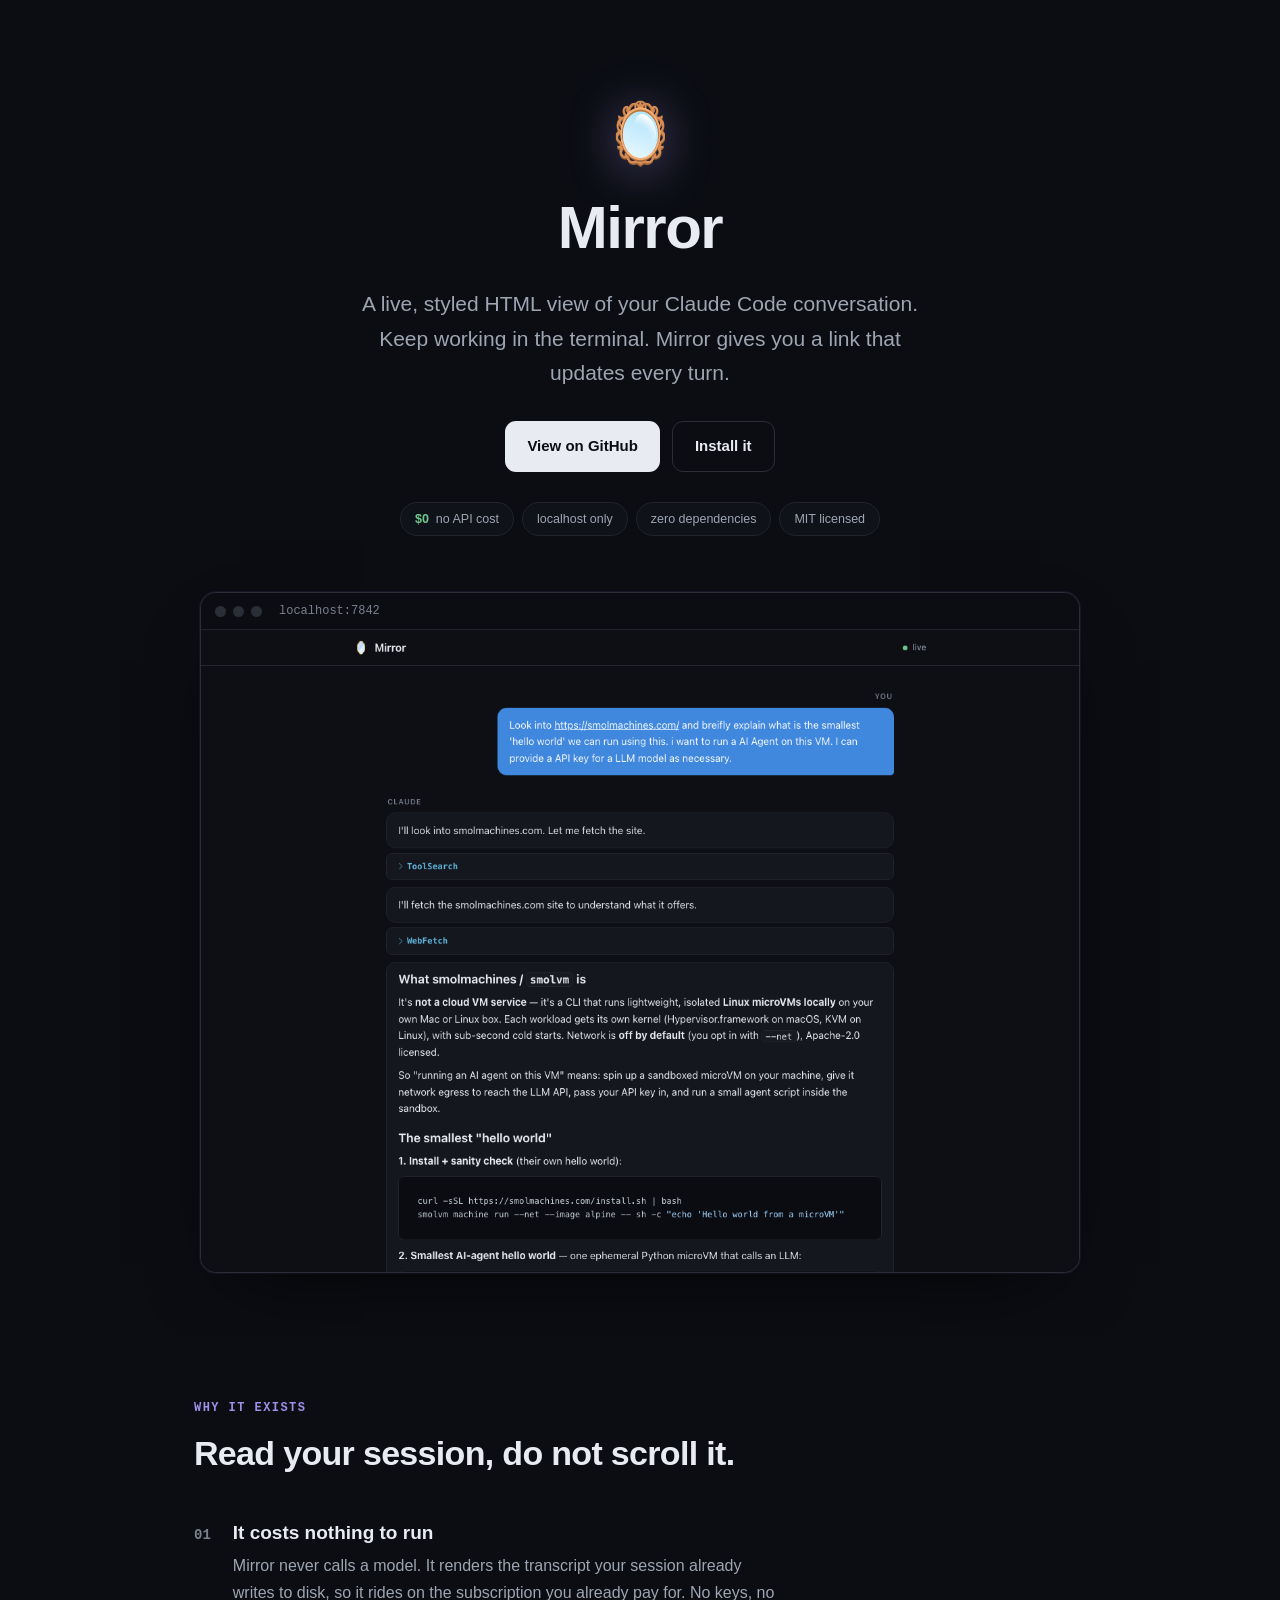
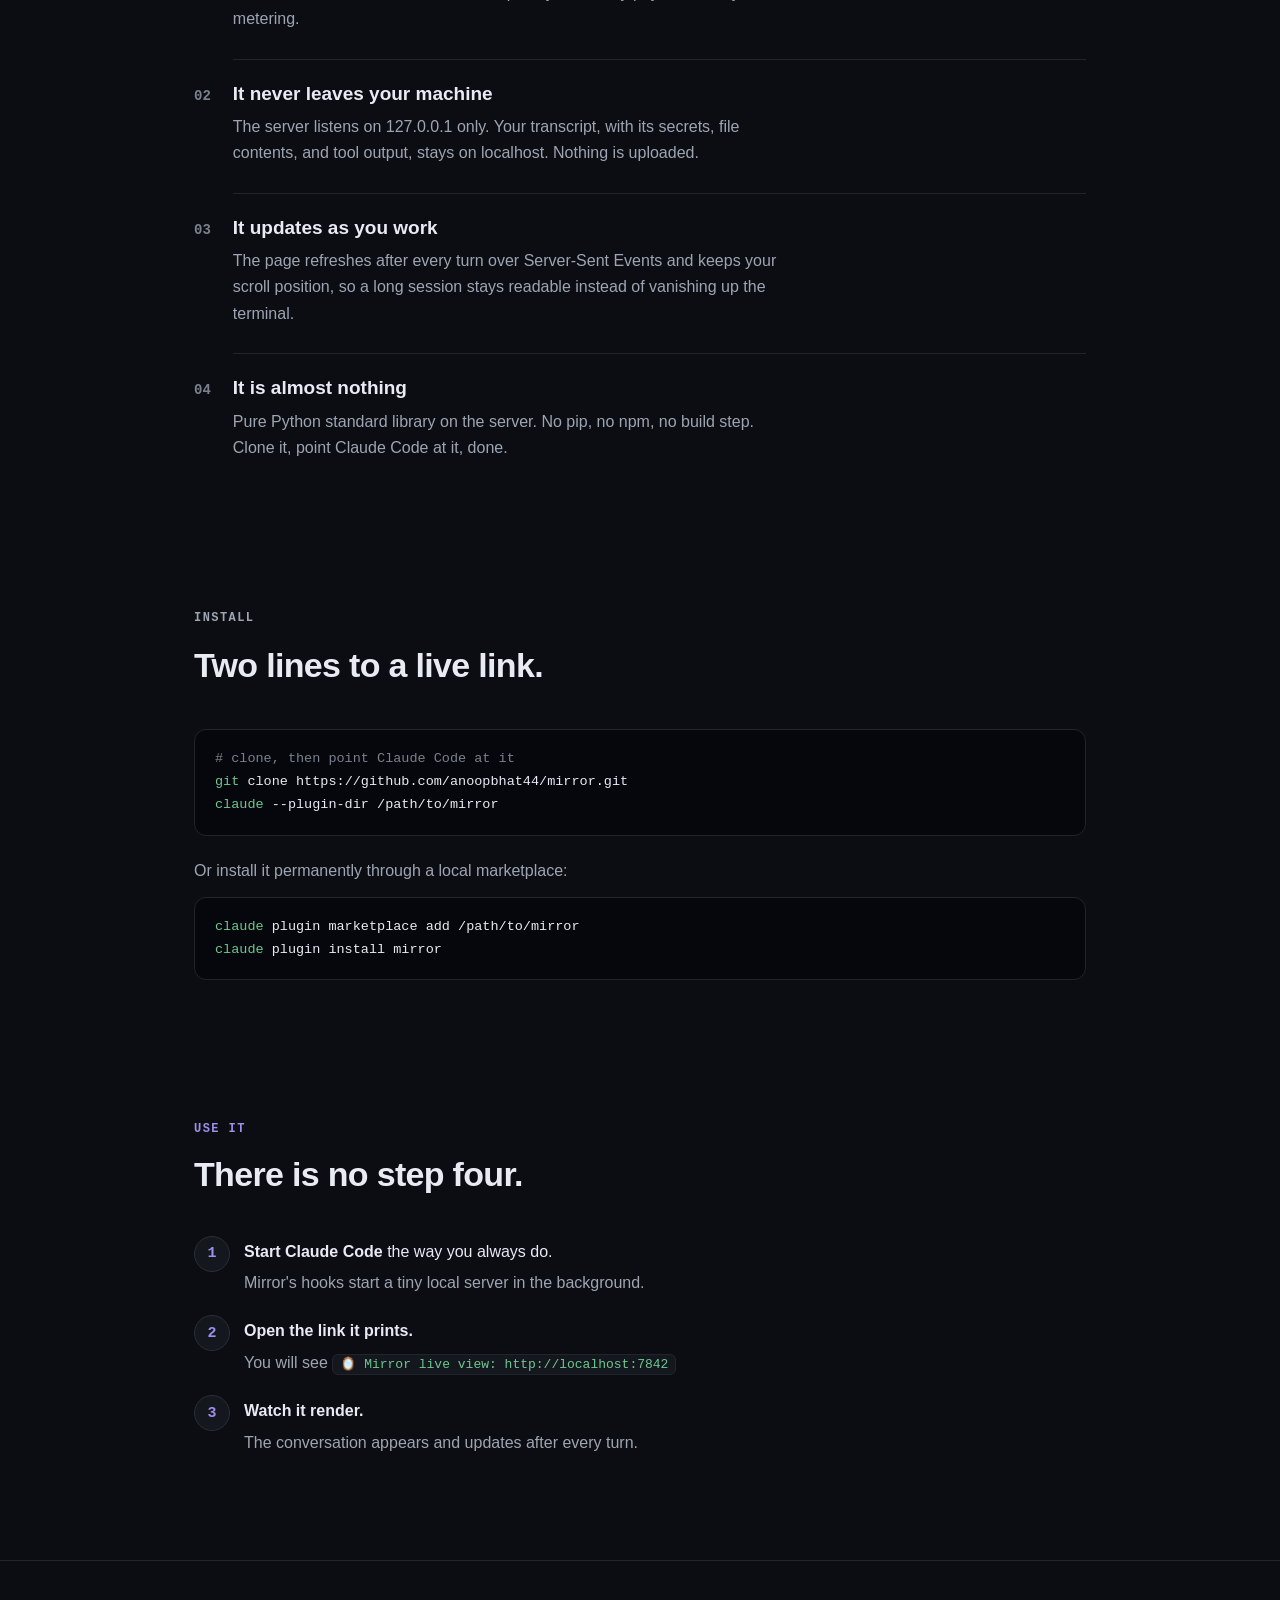
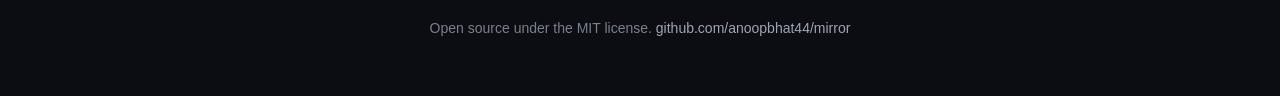
==== docs/index.html @ 35f2e8a6 "feat: Mirror v1 - live HTML view of a Claude Code conversation A zero-dependency Claude Code plugin " ====
<!DOCTYPE html>
<html lang="en">
<head>
  <meta charset="utf-8">
  <meta name="viewport" content="width=device-width, initial-scale=1">
  <title>Mirror, a live HTML view of your Claude Code conversation</title>
  <meta name="description" content="Mirror renders your Claude Code conversation as a live, styled HTML page. No API cost, localhost only, zero dependencies.">
  <meta property="og:title" content="Mirror">
  <meta property="og:description" content="A live, styled HTML view of your Claude Code conversation. No API cost, localhost only.">
  <style>
    :root {
      --hue: 265;
      --bg: oklch(0.16 0.012 var(--hue));
      --bg-2: oklch(0.205 0.014 var(--hue));
      --panel: oklch(0.23 0.015 var(--hue));
      --border: oklch(0.3 0.016 var(--hue));
      --border-soft: oklch(0.26 0.014 var(--hue));
      --text: oklch(0.94 0.008 var(--hue));
      --muted: oklch(0.72 0.02 var(--hue));
      --faint: oklch(0.6 0.02 var(--hue));
      --accent: oklch(0.7 0.13 290);
      --blue: oklch(0.66 0.14 255);
      --green: oklch(0.76 0.12 155);
      --mono: ui-monospace, "SF Mono", SFMono-Regular, Menlo, Consolas, monospace;
      --sans: -apple-system, BlinkMacSystemFont, "Segoe UI", Helvetica, Arial, sans-serif;
    }
    * { box-sizing: border-box; }
    html { scroll-behavior: smooth; }
    body {
      margin: 0; background: var(--bg); color: var(--text);
      font: 16px/1.65 var(--sans); -webkit-font-smoothing: antialiased;
    }
    a { color: var(--blue); text-decoration: none; }
    .wrap { max-width: 940px; margin: 0 auto; padding: 0 24px; }

    /* ambient glow behind hero, purposeful not decorative-everywhere */
    .hero {
      position: relative; text-align: center;
      padding: 104px 24px 64px; overflow: hidden;
    }
    .hero::before {
      content: ""; position: absolute; inset: -40% 0 auto 0; height: 460px;
      background: radial-gradient(60% 70% at 50% 0%,
        color-mix(in oklch, var(--accent) 22%, transparent), transparent 70%);
      pointer-events: none; z-index: 0;
    }
    .hero > * { position: relative; z-index: 1; }
    .logo { font-size: 60px; line-height: 1; filter: drop-shadow(0 6px 24px color-mix(in oklch, var(--accent) 40%, transparent)); }
    h1 { font-size: clamp(40px, 7vw, 60px); margin: 14px 0 10px; letter-spacing: -0.025em; font-weight: 680; }
    .tagline { font-size: clamp(17px, 2.4vw, 21px); color: var(--muted); margin: 0 auto 30px; max-width: 600px; }

    .cta { display: inline-flex; gap: 12px; flex-wrap: wrap; justify-content: center; }
    .btn {
      display: inline-flex; align-items: center; gap: 8px;
      padding: 12px 22px; border-radius: 11px; font-weight: 600; font-size: 15px;
      transition: transform 0.18s cubic-bezier(0.22,1,0.36,1), background 0.18s ease, border-color 0.18s ease;
    }
    .btn:hover { transform: translateY(-2px); }
    .btn.primary { background: var(--text); color: var(--bg); }
    .btn.primary:hover { background: #fff; }
    .btn.ghost { border: 1px solid var(--border); color: var(--text); }
    .btn.ghost:hover { border-color: var(--faint); background: var(--bg-2); }

    .pills { display: flex; gap: 8px; flex-wrap: wrap; justify-content: center; margin-top: 30px; }
    .pill {
      font-size: 12.5px; color: var(--muted); font-weight: 500;
      border: 1px solid var(--border-soft); border-radius: 999px;
      padding: 6px 14px; background: color-mix(in oklch, var(--bg-2) 60%, transparent);
    }
    .pill b { color: var(--green); font-weight: 600; }

    /* product preview frame */
    .preview {
      margin: 56px auto 0; max-width: 880px;
      border: 1px solid var(--border); border-radius: 16px; overflow: hidden;
      background: var(--bg-2);
      box-shadow: 0 30px 80px -40px oklch(0.05 0.02 var(--hue)), 0 0 0 1px color-mix(in oklch, var(--accent) 8%, transparent);
    }
    .preview .chrome {
      display: flex; align-items: center; gap: 7px;
      padding: 11px 14px; border-bottom: 1px solid var(--border-soft);
      background: var(--bg);
    }
    .preview .chrome i { width: 11px; height: 11px; border-radius: 50%; background: var(--border); display: inline-block; }
    .preview .chrome .addr {
      margin-left: 10px; font: 12px var(--mono); color: var(--faint);
    }
    .preview img { display: block; width: 100%; height: auto; }

    section { padding: 64px 0; }
    .eyebrow { font: 600 12px var(--mono); letter-spacing: 0.12em; text-transform: uppercase; color: var(--accent); margin: 0 0 10px; }
    h2 { font-size: clamp(26px, 4vw, 34px); margin: 0 0 36px; letter-spacing: -0.02em; font-weight: 660; }

    /* "why" as an editorial list, not an identical card grid */
    .feat { display: grid; grid-template-columns: auto 1fr; gap: 18px 22px; align-items: baseline; }
    .feat .row { display: contents; }
    .feat .n { font: 600 14px var(--mono); color: var(--faint); padding-top: 4px; }
    .feat .body { padding-bottom: 26px; border-bottom: 1px solid var(--border-soft); }
    .feat .row:last-child .body { border-bottom: none; padding-bottom: 0; }
    .feat h3 { margin: 0 0 5px; font-size: 19px; font-weight: 620; }
    .feat p { margin: 0; color: var(--muted); max-width: 62ch; }

    .install pre {
      background: oklch(0.13 0.012 var(--hue)); border: 1px solid var(--border-soft);
      border-radius: 12px; padding: 18px 20px; overflow-x: auto;
      font: 13.5px/1.7 var(--mono); color: var(--text); margin: 0 0 14px;
    }
    .install .c { color: var(--green); }
    .install .muted { color: var(--faint); }
    .install p { color: var(--muted); margin: 22px 0 12px; }

    .steps { counter-reset: s; list-style: none; padding: 0; margin: 0; display: grid; gap: 22px; }
    .steps li { position: relative; padding-left: 50px; }
    .steps li::before {
      counter-increment: s; content: counter(s);
      position: absolute; left: 0; top: -3px; width: 34px; height: 34px;
      border: 1px solid var(--border); border-radius: 50%;
      display: grid; place-items: center; font: 600 15px var(--mono); color: var(--accent);
      background: var(--bg-2);
    }
    .steps b { font-weight: 620; }
    .steps code {
      font: 13px var(--mono); background: var(--bg-2); color: var(--green);
      border: 1px solid var(--border-soft); border-radius: 6px; padding: 2px 7px;
    }
    .steps p { margin: 5px 0 0; color: var(--muted); }

    footer {
      text-align: center; color: var(--faint); font-size: 14px;
      padding: 56px 24px; border-top: 1px solid var(--border-soft); margin-top: 40px;
    }
    footer a { color: var(--muted); }
    @media (max-width: 600px) {
      .feat { grid-template-columns: 1fr; gap: 0; }
      .feat .n { display: none; }
    }
  </style>
</head>
<body>
  <header class="hero">
    <div class="logo">&#129694;</div>
    <h1>Mirror</h1>
    <p class="tagline">A live, styled HTML view of your Claude Code conversation. Keep working in the terminal. Mirror gives you a link that updates every turn.</p>
    <div class="cta">
      <a class="btn primary" href="https://github.com/anoopbhat44/mirror">View on GitHub</a>
      <a class="btn ghost" href="#install">Install it</a>
    </div>
    <div class="pills">
      <span class="pill"><b>&#36;0</b> &nbsp;no API cost</span>
      <span class="pill">localhost only</span>
      <span class="pill">zero dependencies</span>
      <span class="pill">MIT licensed</span>
    </div>

    <div class="preview">
      <div class="chrome">
        <i></i><i></i><i></i>
        <span class="addr">localhost:7842</span>
      </div>
      <img src="screenshot.png" alt="The Mirror live view rendering a Claude Code conversation, with user messages, assistant replies, and collapsible tool calls.">
    </div>
  </header>

  <main class="wrap">
    <section>
      <p class="eyebrow">Why it exists</p>
      <h2>Read your session, do not scroll it.</h2>
      <div class="feat">
        <div class="row">
          <div class="n">01</div>
          <div class="body">
            <h3>It costs nothing to run</h3>
            <p>Mirror never calls a model. It renders the transcript your session already writes to disk, so it rides on the subscription you already pay for. No keys, no metering.</p>
          </div>
        </div>
        <div class="row">
          <div class="n">02</div>
          <div class="body">
            <h3>It never leaves your machine</h3>
            <p>The server listens on 127.0.0.1 only. Your transcript, with its secrets, file contents, and tool output, stays on localhost. Nothing is uploaded.</p>
          </div>
        </div>
        <div class="row">
          <div class="n">03</div>
          <div class="body">
            <h3>It updates as you work</h3>
            <p>The page refreshes after every turn over Server-Sent Events and keeps your scroll position, so a long session stays readable instead of vanishing up the terminal.</p>
          </div>
        </div>
        <div class="row">
          <div class="n">04</div>
          <div class="body">
            <h3>It is almost nothing</h3>
            <p>Pure Python standard library on the server. No pip, no npm, no build step. Clone it, point Claude Code at it, done.</p>
          </div>
        </div>
      </div>
    </section>

    <section class="install" id="install">
      <p class="eyebrow">Install</p>
      <h2>Two lines to a live link.</h2>
      <pre><span class="muted"># clone, then point Claude Code at it</span>
<span class="c">git</span> clone https://github.com/anoopbhat44/mirror.git
<span class="c">claude</span> --plugin-dir /path/to/mirror</pre>
      <p>Or install it permanently through a local marketplace:</p>
      <pre><span class="c">claude</span> plugin marketplace add /path/to/mirror
<span class="c">claude</span> plugin install mirror</pre>
    </section>

    <section>
      <p class="eyebrow">Use it</p>
      <h2>There is no step four.</h2>
      <ol class="steps">
        <li><b>Start Claude Code</b> the way you always do.<p>Mirror's hooks start a tiny local server in the background.</p></li>
        <li><b>Open the link it prints.</b><p>You will see <code>&#129694; Mirror live view: http://localhost:7842</code></p></li>
        <li><b>Watch it render.</b><p>The conversation appears and updates after every turn.</p></li>
      </ol>
    </section>
  </main>

  <footer>
    Open source under the MIT license.
    <a href="https://github.com/anoopbhat44/mirror">github.com/anoopbhat44/mirror</a>
  </footer>
</body>
</html>
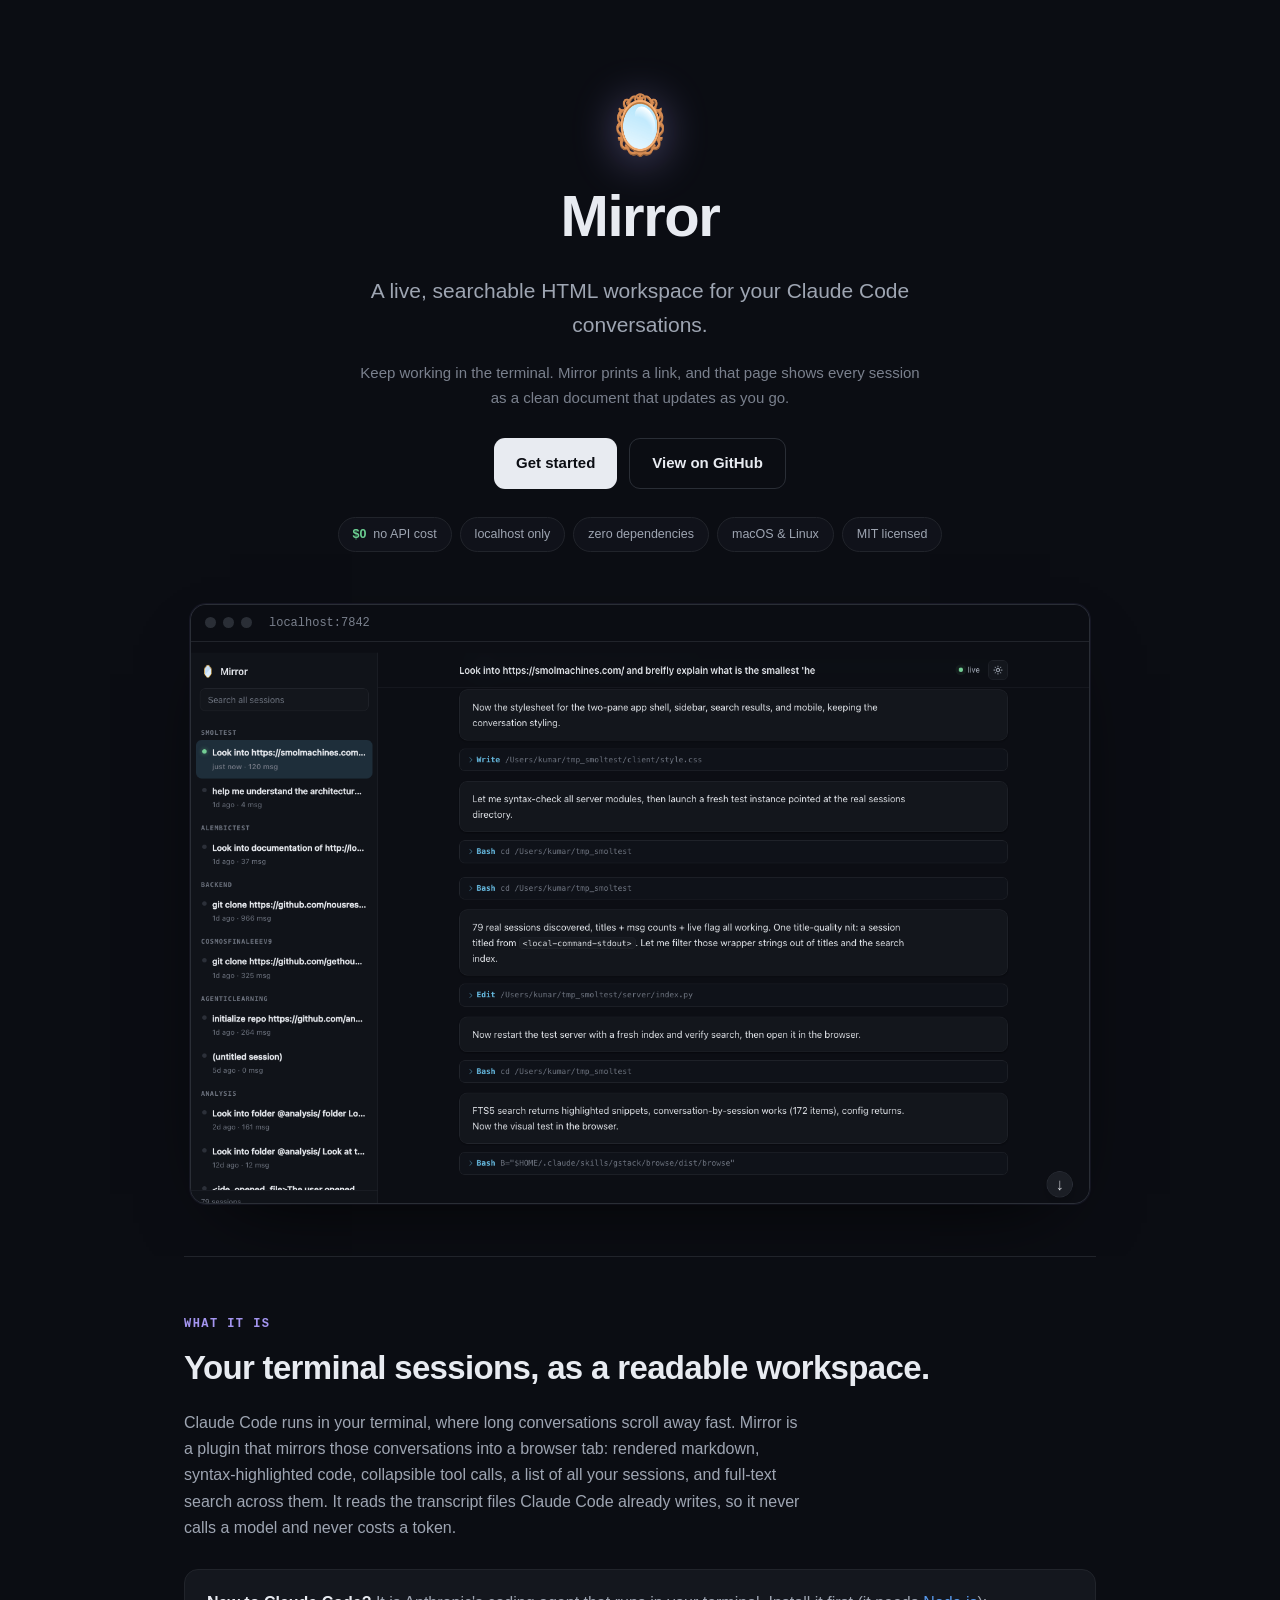
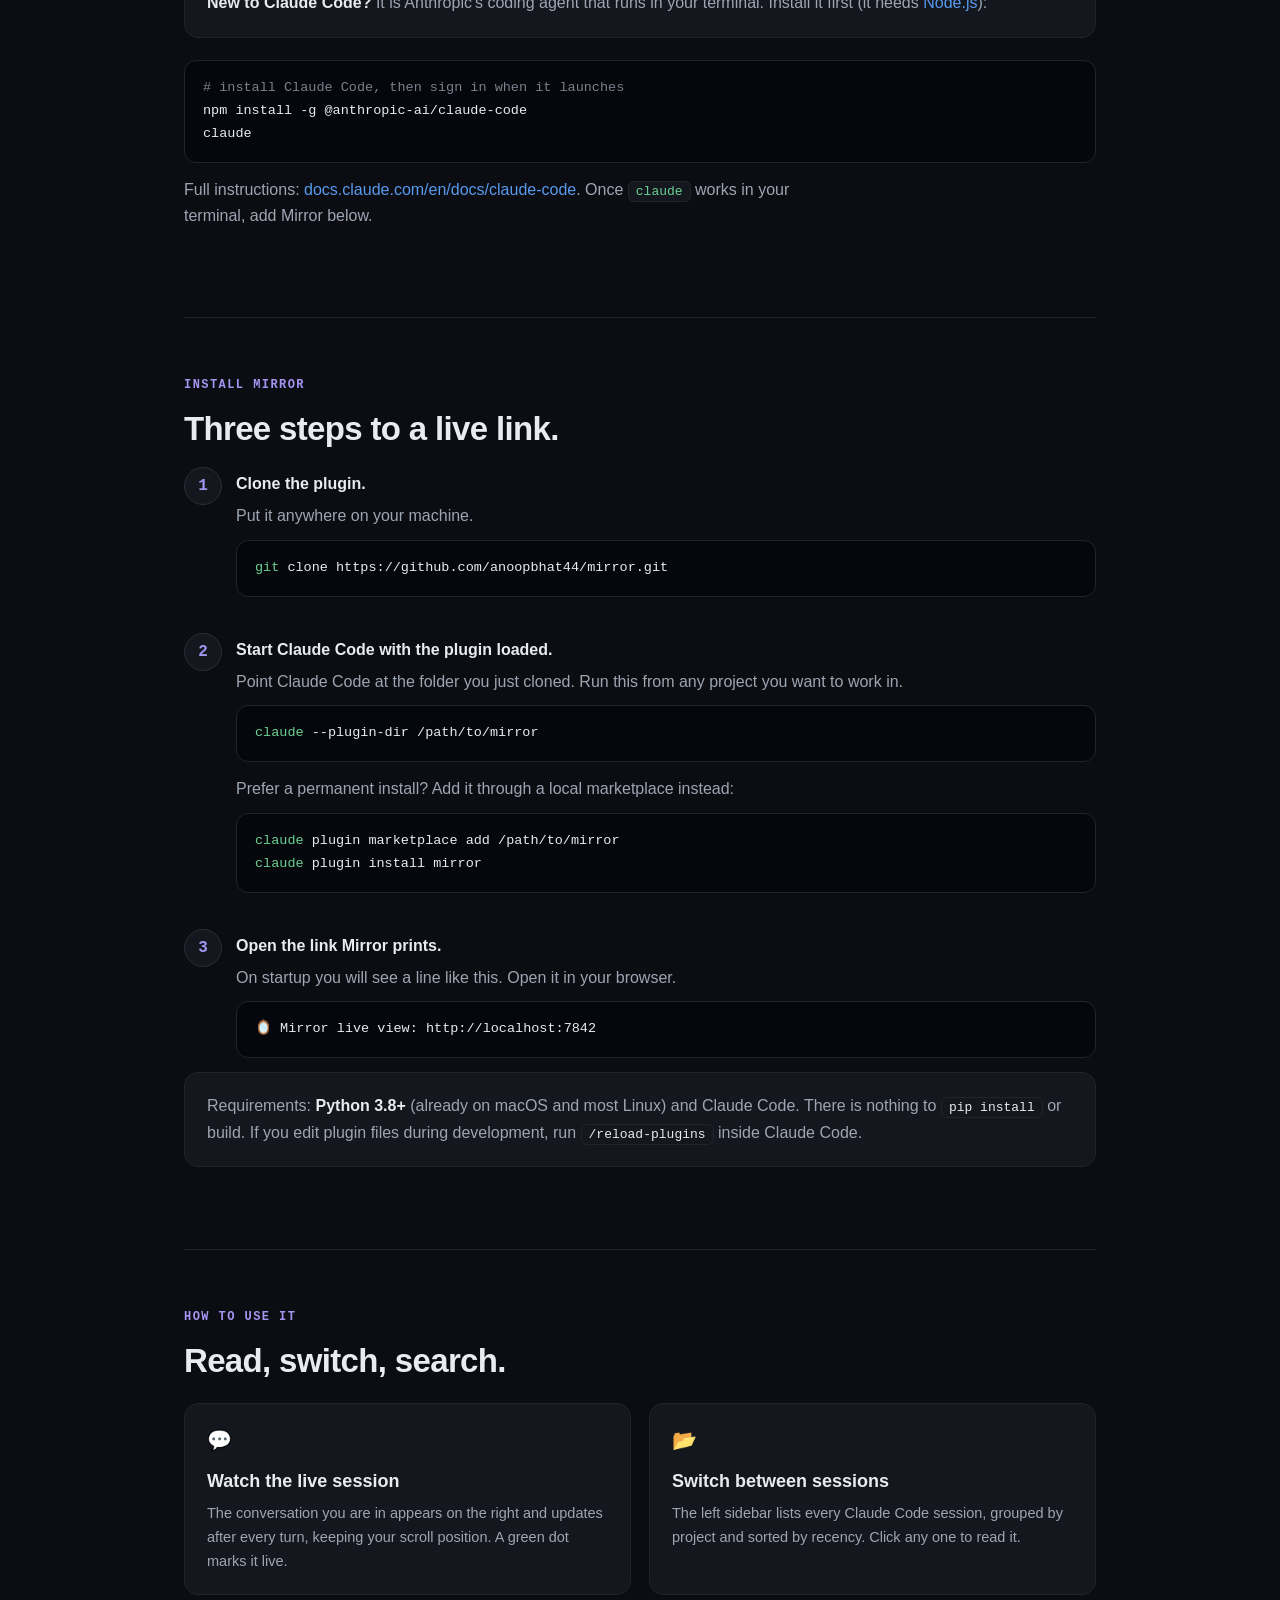
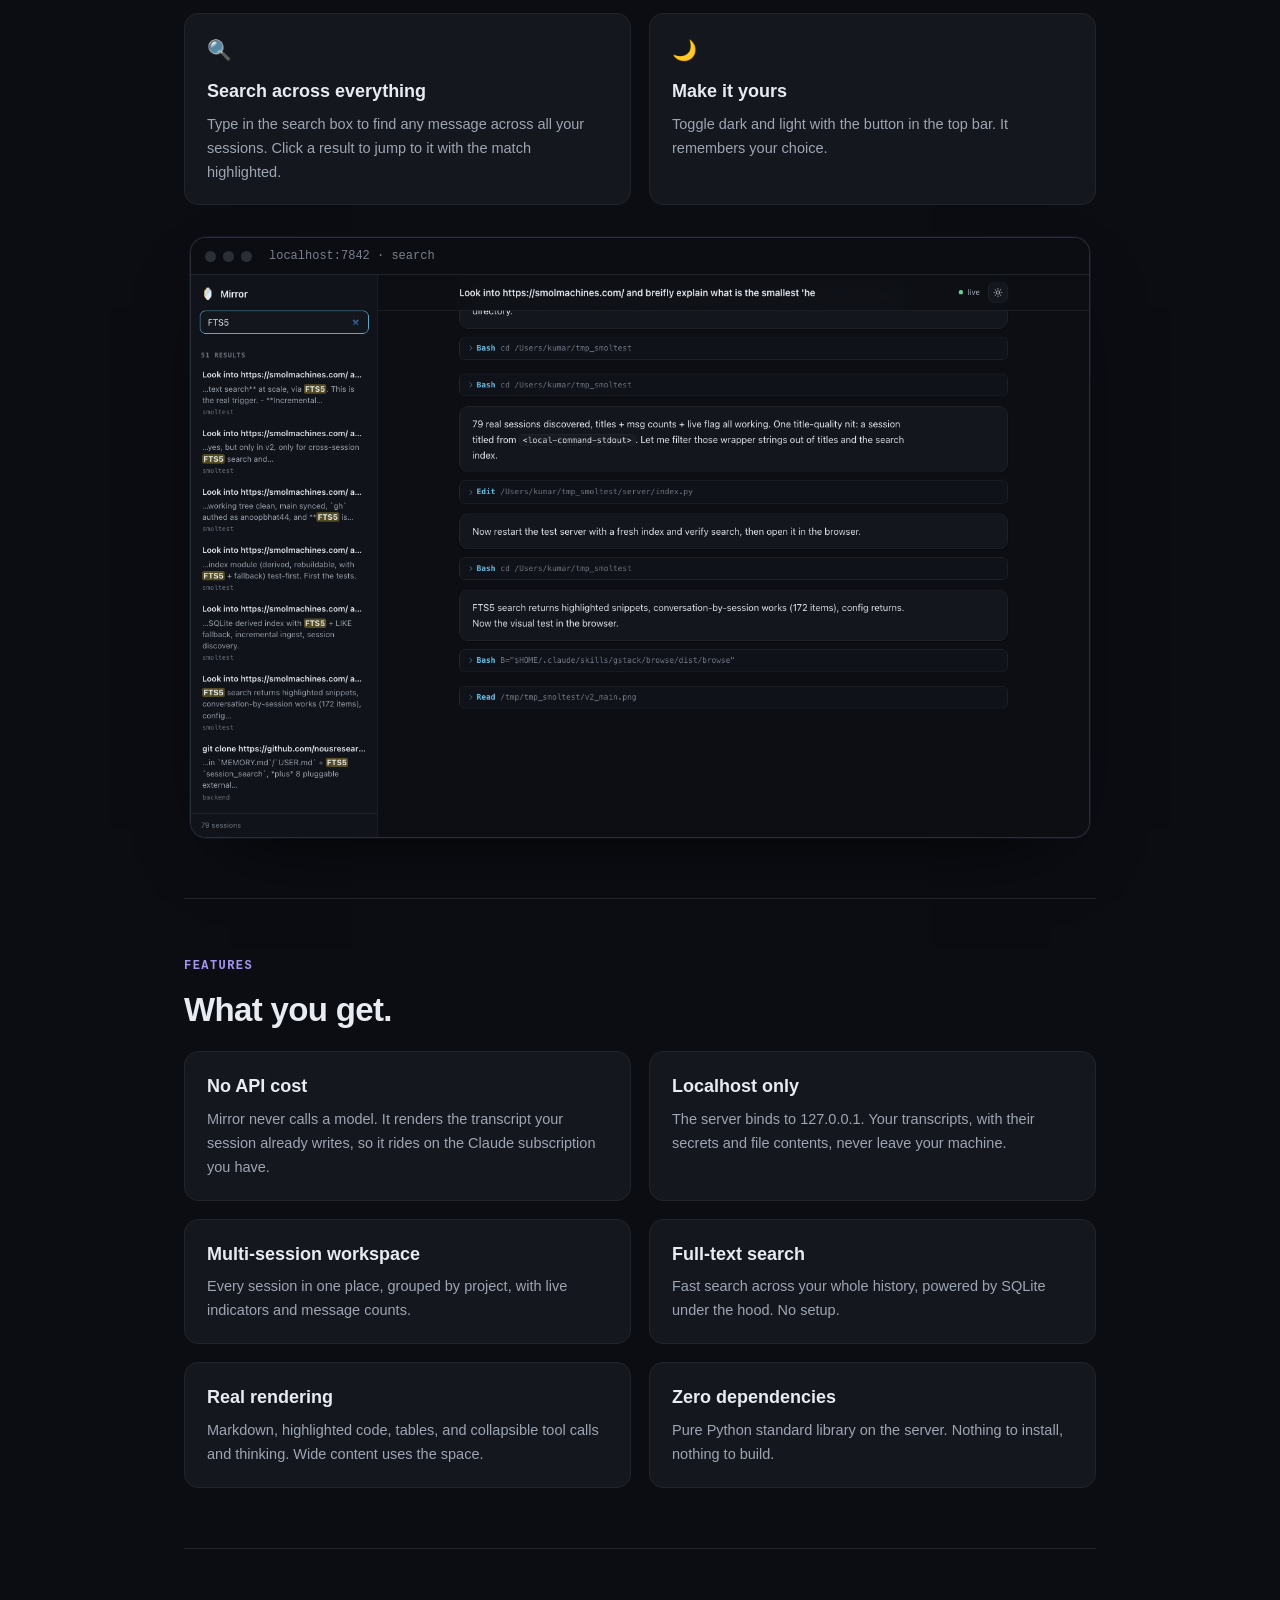
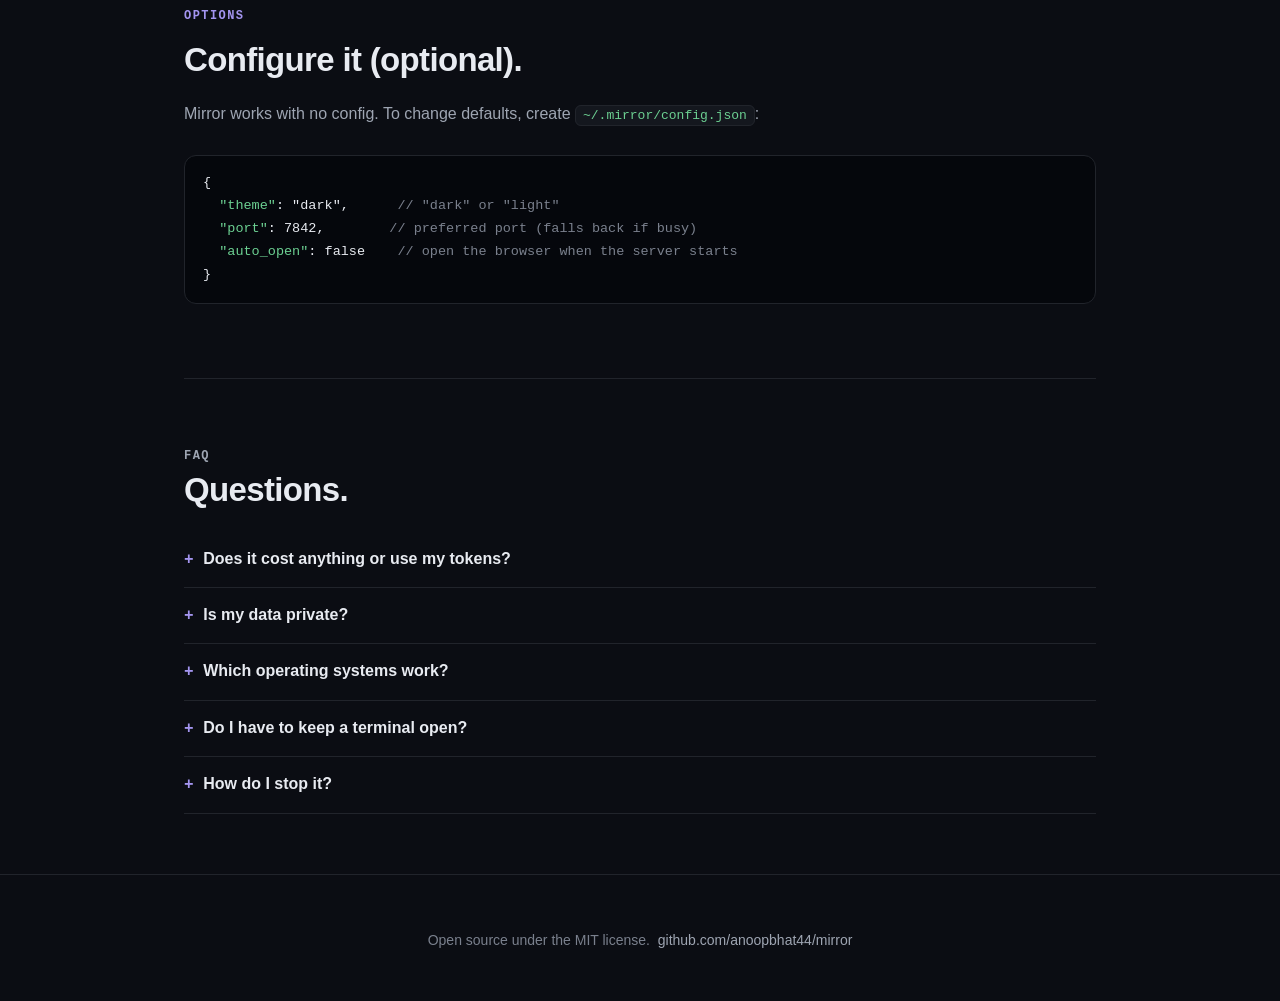
==== commit a3ee2f74: "v2: local workspace (multi-session, search, incremental render) (#1) * feat: v2 local workspace (mul" ====
--- a/docs/index.html
+++ b/docs/index.html
@@ -3,10 +3,10 @@
 <head>
   <meta charset="utf-8">
   <meta name="viewport" content="width=device-width, initial-scale=1">
-  <title>Mirror, a live HTML view of your Claude Code conversation</title>
-  <meta name="description" content="Mirror renders your Claude Code conversation as a live, styled HTML page. No API cost, localhost only, zero dependencies.">
+  <title>Mirror, a live HTML view of your Claude Code conversations</title>
+  <meta name="description" content="Mirror is a Claude Code plugin that shows your conversations as a live, searchable HTML workspace. No API cost, localhost only, zero dependencies.">
   <meta property="og:title" content="Mirror">
-  <meta property="og:description" content="A live, styled HTML view of your Claude Code conversation. No API cost, localhost only.">
+  <meta property="og:description" content="A live, searchable HTML workspace for your Claude Code sessions. No API cost, localhost only.">
   <style>
     :root {
       --hue: 265;
@@ -18,210 +18,197 @@
       --text: oklch(0.94 0.008 var(--hue));
       --muted: oklch(0.72 0.02 var(--hue));
       --faint: oklch(0.6 0.02 var(--hue));
-      --accent: oklch(0.7 0.13 290);
-      --blue: oklch(0.66 0.14 255);
-      --green: oklch(0.76 0.12 155);
+      --accent: oklch(0.72 0.13 290);
+      --blue: oklch(0.68 0.14 255);
+      --green: oklch(0.78 0.13 155);
       --mono: ui-monospace, "SF Mono", SFMono-Regular, Menlo, Consolas, monospace;
       --sans: -apple-system, BlinkMacSystemFont, "Segoe UI", Helvetica, Arial, sans-serif;
     }
     * { box-sizing: border-box; }
     html { scroll-behavior: smooth; }
-    body {
-      margin: 0; background: var(--bg); color: var(--text);
-      font: 16px/1.65 var(--sans); -webkit-font-smoothing: antialiased;
-    }
+    body { margin: 0; background: var(--bg); color: var(--text); font: 16px/1.65 var(--sans); -webkit-font-smoothing: antialiased; }
     a { color: var(--blue); text-decoration: none; }
-    .wrap { max-width: 940px; margin: 0 auto; padding: 0 24px; }
-
-    /* ambient glow behind hero, purposeful not decorative-everywhere */
-    .hero {
-      position: relative; text-align: center;
-      padding: 104px 24px 64px; overflow: hidden;
-    }
-    .hero::before {
-      content: ""; position: absolute; inset: -40% 0 auto 0; height: 460px;
-      background: radial-gradient(60% 70% at 50% 0%,
-        color-mix(in oklch, var(--accent) 22%, transparent), transparent 70%);
-      pointer-events: none; z-index: 0;
-    }
+    a:hover { text-decoration: underline; }
+    .wrap { max-width: 960px; margin: 0 auto; padding: 0 24px; }
+
+    .hero { position: relative; text-align: center; padding: 96px 24px 52px; overflow: hidden; }
+    .hero::before { content: ""; position: absolute; inset: -40% 0 auto 0; height: 440px; background: radial-gradient(58% 70% at 50% 0%, color-mix(in oklch, var(--accent) 22%, transparent), transparent 70%); z-index: 0; }
     .hero > * { position: relative; z-index: 1; }
-    .logo { font-size: 60px; line-height: 1; filter: drop-shadow(0 6px 24px color-mix(in oklch, var(--accent) 40%, transparent)); }
-    h1 { font-size: clamp(40px, 7vw, 60px); margin: 14px 0 10px; letter-spacing: -0.025em; font-weight: 680; }
-    .tagline { font-size: clamp(17px, 2.4vw, 21px); color: var(--muted); margin: 0 auto 30px; max-width: 600px; }
-
+    .logo { font-size: 58px; line-height: 1; filter: drop-shadow(0 6px 22px color-mix(in oklch, var(--accent) 42%, transparent)); }
+    h1 { font-size: clamp(40px, 7vw, 58px); margin: 14px 0 10px; letter-spacing: -0.025em; font-weight: 680; }
+    .tagline { font-size: clamp(17px, 2.4vw, 21px); color: var(--muted); margin: 0 auto 18px; max-width: 640px; }
+    .sub { color: var(--faint); font-size: 15px; margin: 0 auto 28px; max-width: 560px; }
     .cta { display: inline-flex; gap: 12px; flex-wrap: wrap; justify-content: center; }
-    .btn {
-      display: inline-flex; align-items: center; gap: 8px;
-      padding: 12px 22px; border-radius: 11px; font-weight: 600; font-size: 15px;
-      transition: transform 0.18s cubic-bezier(0.22,1,0.36,1), background 0.18s ease, border-color 0.18s ease;
-    }
-    .btn:hover { transform: translateY(-2px); }
+    .btn { display: inline-flex; align-items: center; gap: 8px; padding: 12px 22px; border-radius: 11px; font-weight: 600; font-size: 15px; transition: transform 0.18s cubic-bezier(0.22,1,0.36,1), background 0.18s ease, border-color 0.18s ease; }
+    .btn:hover { transform: translateY(-2px); text-decoration: none; }
     .btn.primary { background: var(--text); color: var(--bg); }
     .btn.primary:hover { background: #fff; }
     .btn.ghost { border: 1px solid var(--border); color: var(--text); }
     .btn.ghost:hover { border-color: var(--faint); background: var(--bg-2); }
-
-    .pills { display: flex; gap: 8px; flex-wrap: wrap; justify-content: center; margin-top: 30px; }
-    .pill {
-      font-size: 12.5px; color: var(--muted); font-weight: 500;
-      border: 1px solid var(--border-soft); border-radius: 999px;
-      padding: 6px 14px; background: color-mix(in oklch, var(--bg-2) 60%, transparent);
-    }
+    .pills { display: flex; gap: 8px; flex-wrap: wrap; justify-content: center; margin-top: 28px; }
+    .pill { font-size: 12.5px; color: var(--muted); font-weight: 500; border: 1px solid var(--border-soft); border-radius: 999px; padding: 6px 14px; background: color-mix(in oklch, var(--bg-2) 60%, transparent); }
     .pill b { color: var(--green); font-weight: 600; }
 
-    /* product preview frame */
-    .preview {
-      margin: 56px auto 0; max-width: 880px;
-      border: 1px solid var(--border); border-radius: 16px; overflow: hidden;
-      background: var(--bg-2);
-      box-shadow: 0 30px 80px -40px oklch(0.05 0.02 var(--hue)), 0 0 0 1px color-mix(in oklch, var(--accent) 8%, transparent);
-    }
-    .preview .chrome {
-      display: flex; align-items: center; gap: 7px;
-      padding: 11px 14px; border-bottom: 1px solid var(--border-soft);
-      background: var(--bg);
-    }
+    .preview { margin: 52px auto 0; max-width: 900px; border: 1px solid var(--border); border-radius: 16px; overflow: hidden; background: var(--bg-2); box-shadow: 0 30px 80px -40px oklch(0.05 0.02 var(--hue)), 0 0 0 1px color-mix(in oklch, var(--accent) 8%, transparent); }
+    .preview .chrome { display: flex; align-items: center; gap: 7px; padding: 11px 14px; border-bottom: 1px solid var(--border-soft); background: var(--bg); }
     .preview .chrome i { width: 11px; height: 11px; border-radius: 50%; background: var(--border); display: inline-block; }
-    .preview .chrome .addr {
-      margin-left: 10px; font: 12px var(--mono); color: var(--faint);
-    }
+    .preview .chrome .addr { margin-left: 10px; font: 12px var(--mono); color: var(--faint); }
     .preview img { display: block; width: 100%; height: auto; }
 
-    section { padding: 64px 0; }
+    section { padding: 60px 0; border-top: 1px solid var(--border-soft); }
     .eyebrow { font: 600 12px var(--mono); letter-spacing: 0.12em; text-transform: uppercase; color: var(--accent); margin: 0 0 10px; }
-    h2 { font-size: clamp(26px, 4vw, 34px); margin: 0 0 36px; letter-spacing: -0.02em; font-weight: 660; }
-
-    /* "why" as an editorial list, not an identical card grid */
-    .feat { display: grid; grid-template-columns: auto 1fr; gap: 18px 22px; align-items: baseline; }
-    .feat .row { display: contents; }
-    .feat .n { font: 600 14px var(--mono); color: var(--faint); padding-top: 4px; }
-    .feat .body { padding-bottom: 26px; border-bottom: 1px solid var(--border-soft); }
-    .feat .row:last-child .body { border-bottom: none; padding-bottom: 0; }
-    .feat h3 { margin: 0 0 5px; font-size: 19px; font-weight: 620; }
-    .feat p { margin: 0; color: var(--muted); max-width: 62ch; }
-
-    .install pre {
-      background: oklch(0.13 0.012 var(--hue)); border: 1px solid var(--border-soft);
-      border-radius: 12px; padding: 18px 20px; overflow-x: auto;
-      font: 13.5px/1.7 var(--mono); color: var(--text); margin: 0 0 14px;
-    }
-    .install .c { color: var(--green); }
-    .install .muted { color: var(--faint); }
-    .install p { color: var(--muted); margin: 22px 0 12px; }
-
-    .steps { counter-reset: s; list-style: none; padding: 0; margin: 0; display: grid; gap: 22px; }
-    .steps li { position: relative; padding-left: 50px; }
-    .steps li::before {
-      counter-increment: s; content: counter(s);
-      position: absolute; left: 0; top: -3px; width: 34px; height: 34px;
-      border: 1px solid var(--border); border-radius: 50%;
-      display: grid; place-items: center; font: 600 15px var(--mono); color: var(--accent);
-      background: var(--bg-2);
-    }
+    h2 { font-size: clamp(26px, 4vw, 33px); margin: 0 0 14px; letter-spacing: -0.02em; font-weight: 660; }
+    h3 { font-size: 18px; margin: 0 0 6px; font-weight: 620; }
+    p.lead { color: var(--muted); max-width: 70ch; margin: 0 0 28px; }
+
+    .callout { background: var(--bg-2); border: 1px solid var(--border-soft); border-radius: 14px; padding: 20px 22px; margin: 0 0 22px; }
+    .callout p { margin: 0; color: var(--muted); }
+    .callout b { color: var(--text); }
+
+    pre { background: oklch(0.13 0.012 var(--hue)); border: 1px solid var(--border-soft); border-radius: 12px; padding: 16px 18px; overflow-x: auto; font: 13.5px/1.7 var(--mono); color: var(--text); margin: 0 0 14px; }
+    .c { color: var(--green); } .cm { color: var(--faint); }
+    code.inline { font: 13px var(--mono); background: var(--bg-2); color: var(--green); border: 1px solid var(--border-soft); border-radius: 6px; padding: 2px 7px; }
+
+    .steps { counter-reset: s; list-style: none; padding: 0; margin: 0; display: grid; gap: 26px; }
+    .steps > li { position: relative; padding-left: 52px; }
+    .steps > li::before { counter-increment: s; content: counter(s); position: absolute; left: 0; top: -4px; width: 36px; height: 36px; border: 1px solid var(--border); border-radius: 50%; display: grid; place-items: center; font: 600 16px var(--mono); color: var(--accent); background: var(--bg-2); }
     .steps b { font-weight: 620; }
-    .steps code {
-      font: 13px var(--mono); background: var(--bg-2); color: var(--green);
-      border: 1px solid var(--border-soft); border-radius: 6px; padding: 2px 7px;
-    }
-    .steps p { margin: 5px 0 0; color: var(--muted); }
-
-    footer {
-      text-align: center; color: var(--faint); font-size: 14px;
-      padding: 56px 24px; border-top: 1px solid var(--border-soft); margin-top: 40px;
-    }
+    .steps p { margin: 6px 0 10px; color: var(--muted); }
+
+    .feat { display: grid; grid-template-columns: 1fr 1fr; gap: 18px; }
+    .card { background: var(--bg-2); border: 1px solid var(--border-soft); border-radius: 14px; padding: 20px 22px; }
+    .card p { margin: 0; color: var(--muted); font-size: 14.5px; }
+    .card .ic { font-size: 20px; margin-bottom: 10px; display: block; }
+
+    .faq details { border-bottom: 1px solid var(--border-soft); padding: 14px 0; }
+    .faq summary { cursor: pointer; font-weight: 600; list-style: none; }
+    .faq summary::-webkit-details-marker { display: none; }
+    .faq summary::before { content: "+ "; color: var(--accent); font-family: var(--mono); }
+    .faq details[open] summary::before { content: "- "; }
+    .faq p { color: var(--muted); margin: 10px 0 0; max-width: 70ch; }
+
+    footer { text-align: center; color: var(--faint); font-size: 14px; padding: 54px 24px; border-top: 1px solid var(--border-soft); }
     footer a { color: var(--muted); }
-    @media (max-width: 600px) {
-      .feat { grid-template-columns: 1fr; gap: 0; }
-      .feat .n { display: none; }
-    }
+    @media (max-width: 640px) { .feat { grid-template-columns: 1fr; } }
   </style>
 </head>
 <body>
   <header class="hero">
     <div class="logo">&#129694;</div>
     <h1>Mirror</h1>
-    <p class="tagline">A live, styled HTML view of your Claude Code conversation. Keep working in the terminal. Mirror gives you a link that updates every turn.</p>
+    <p class="tagline">A live, searchable HTML workspace for your Claude Code conversations.</p>
+    <p class="sub">Keep working in the terminal. Mirror prints a link, and that page shows every session as a clean document that updates as you go.</p>
     <div class="cta">
-      <a class="btn primary" href="https://github.com/anoopbhat44/mirror">View on GitHub</a>
-      <a class="btn ghost" href="#install">Install it</a>
+      <a class="btn primary" href="#install">Get started</a>
+      <a class="btn ghost" href="https://github.com/anoopbhat44/mirror">View on GitHub</a>
     </div>
     <div class="pills">
       <span class="pill"><b>&#36;0</b> &nbsp;no API cost</span>
       <span class="pill">localhost only</span>
       <span class="pill">zero dependencies</span>
+      <span class="pill">macOS &amp; Linux</span>
       <span class="pill">MIT licensed</span>
     </div>
-
     <div class="preview">
-      <div class="chrome">
-        <i></i><i></i><i></i>
-        <span class="addr">localhost:7842</span>
-      </div>
-      <img src="screenshot.png" alt="The Mirror live view rendering a Claude Code conversation, with user messages, assistant replies, and collapsible tool calls.">
+      <div class="chrome"><i></i><i></i><i></i><span class="addr">localhost:7842</span></div>
+      <img src="screenshot.png" alt="The Mirror workspace: a session list on the left and a rendered Claude Code conversation on the right.">
     </div>
   </header>
 
   <main class="wrap">
     <section>
-      <p class="eyebrow">Why it exists</p>
-      <h2>Read your session, do not scroll it.</h2>
+      <p class="eyebrow">What it is</p>
+      <h2>Your terminal sessions, as a readable workspace.</h2>
+      <p class="lead">Claude Code runs in your terminal, where long conversations scroll away fast. Mirror is a plugin that mirrors those conversations into a browser tab: rendered markdown, syntax-highlighted code, collapsible tool calls, a list of all your sessions, and full-text search across them. It reads the transcript files Claude Code already writes, so it never calls a model and never costs a token.</p>
+      <div class="callout">
+        <p><b>New to Claude Code?</b> It is Anthropic's coding agent that runs in your terminal. Install it first (it needs <a href="https://nodejs.org">Node.js</a>):</p>
+      </div>
+      <pre><span class="cm"># install Claude Code, then sign in when it launches</span>
+npm install -g @anthropic-ai/claude-code
+claude</pre>
+      <p class="lead">Full instructions: <a href="https://docs.claude.com/en/docs/claude-code">docs.claude.com/en/docs/claude-code</a>. Once <code class="inline">claude</code> works in your terminal, add Mirror below.</p>
+    </section>
+
+    <section id="install">
+      <p class="eyebrow">Install Mirror</p>
+      <h2>Three steps to a live link.</h2>
+      <ol class="steps">
+        <li>
+          <b>Clone the plugin.</b>
+          <p>Put it anywhere on your machine.</p>
+          <pre><span class="c">git</span> clone https://github.com/anoopbhat44/mirror.git</pre>
+        </li>
+        <li>
+          <b>Start Claude Code with the plugin loaded.</b>
+          <p>Point Claude Code at the folder you just cloned. Run this from any project you want to work in.</p>
+          <pre><span class="c">claude</span> --plugin-dir /path/to/mirror</pre>
+          <p>Prefer a permanent install? Add it through a local marketplace instead:</p>
+          <pre><span class="c">claude</span> plugin marketplace add /path/to/mirror
+<span class="c">claude</span> plugin install mirror</pre>
+        </li>
+        <li>
+          <b>Open the link Mirror prints.</b>
+          <p>On startup you will see a line like this. Open it in your browser.</p>
+          <pre>&#129694; Mirror live view: http://localhost:7842</pre>
+        </li>
+      </ol>
+      <div class="callout">
+        <p>Requirements: <b>Python 3.8+</b> (already on macOS and most Linux) and Claude Code. There is nothing to <code class="inline" style="color:var(--text)">pip install</code> or build. If you edit plugin files during development, run <code class="inline" style="color:var(--text)">/reload-plugins</code> inside Claude Code.</p>
+      </div>
+    </section>
+
+    <section>
+      <p class="eyebrow">How to use it</p>
+      <h2>Read, switch, search.</h2>
       <div class="feat">
-        <div class="row">
-          <div class="n">01</div>
-          <div class="body">
-            <h3>It costs nothing to run</h3>
-            <p>Mirror never calls a model. It renders the transcript your session already writes to disk, so it rides on the subscription you already pay for. No keys, no metering.</p>
-          </div>
-        </div>
-        <div class="row">
-          <div class="n">02</div>
-          <div class="body">
-            <h3>It never leaves your machine</h3>
-            <p>The server listens on 127.0.0.1 only. Your transcript, with its secrets, file contents, and tool output, stays on localhost. Nothing is uploaded.</p>
-          </div>
-        </div>
-        <div class="row">
-          <div class="n">03</div>
-          <div class="body">
-            <h3>It updates as you work</h3>
-            <p>The page refreshes after every turn over Server-Sent Events and keeps your scroll position, so a long session stays readable instead of vanishing up the terminal.</p>
-          </div>
-        </div>
-        <div class="row">
-          <div class="n">04</div>
-          <div class="body">
-            <h3>It is almost nothing</h3>
-            <p>Pure Python standard library on the server. No pip, no npm, no build step. Clone it, point Claude Code at it, done.</p>
-          </div>
-        </div>
-      </div>
-    </section>
-
-    <section class="install" id="install">
-      <p class="eyebrow">Install</p>
-      <h2>Two lines to a live link.</h2>
-      <pre><span class="muted"># clone, then point Claude Code at it</span>
-<span class="c">git</span> clone https://github.com/anoopbhat44/mirror.git
-<span class="c">claude</span> --plugin-dir /path/to/mirror</pre>
-      <p>Or install it permanently through a local marketplace:</p>
-      <pre><span class="c">claude</span> plugin marketplace add /path/to/mirror
-<span class="c">claude</span> plugin install mirror</pre>
-    </section>
-
-    <section>
-      <p class="eyebrow">Use it</p>
-      <h2>There is no step four.</h2>
-      <ol class="steps">
-        <li><b>Start Claude Code</b> the way you always do.<p>Mirror's hooks start a tiny local server in the background.</p></li>
-        <li><b>Open the link it prints.</b><p>You will see <code>&#129694; Mirror live view: http://localhost:7842</code></p></li>
-        <li><b>Watch it render.</b><p>The conversation appears and updates after every turn.</p></li>
-      </ol>
+        <div class="card"><span class="ic">&#128172;</span><h3>Watch the live session</h3><p>The conversation you are in appears on the right and updates after every turn, keeping your scroll position. A green dot marks it live.</p></div>
+        <div class="card"><span class="ic">&#128194;</span><h3>Switch between sessions</h3><p>The left sidebar lists every Claude Code session, grouped by project and sorted by recency. Click any one to read it.</p></div>
+        <div class="card"><span class="ic">&#128269;</span><h3>Search across everything</h3><p>Type in the search box to find any message across all your sessions. Click a result to jump to it with the match highlighted.</p></div>
+        <div class="card"><span class="ic">&#127769;</span><h3>Make it yours</h3><p>Toggle dark and light with the button in the top bar. It remembers your choice.</p></div>
+      </div>
+      <div class="preview" style="margin-top:32px;">
+        <div class="chrome"><i></i><i></i><i></i><span class="addr">localhost:7842 &middot; search</span></div>
+        <img src="search.png" alt="Searching across all sessions in Mirror, with matches highlighted in the results.">
+      </div>
+    </section>
+
+    <section>
+      <p class="eyebrow">Features</p>
+      <h2>What you get.</h2>
+      <div class="feat">
+        <div class="card"><h3>No API cost</h3><p>Mirror never calls a model. It renders the transcript your session already writes, so it rides on the Claude subscription you have.</p></div>
+        <div class="card"><h3>Localhost only</h3><p>The server binds to 127.0.0.1. Your transcripts, with their secrets and file contents, never leave your machine.</p></div>
+        <div class="card"><h3>Multi-session workspace</h3><p>Every session in one place, grouped by project, with live indicators and message counts.</p></div>
+        <div class="card"><h3>Full-text search</h3><p>Fast search across your whole history, powered by SQLite under the hood. No setup.</p></div>
+        <div class="card"><h3>Real rendering</h3><p>Markdown, highlighted code, tables, and collapsible tool calls and thinking. Wide content uses the space.</p></div>
+        <div class="card"><h3>Zero dependencies</h3><p>Pure Python standard library on the server. Nothing to install, nothing to build.</p></div>
+      </div>
+    </section>
+
+    <section>
+      <p class="eyebrow">Options</p>
+      <h2>Configure it (optional).</h2>
+      <p class="lead">Mirror works with no config. To change defaults, create <code class="inline">~/.mirror/config.json</code>:</p>
+      <pre>{
+  <span class="c">"theme"</span>: "dark",      <span class="cm">// "dark" or "light"</span>
+  <span class="c">"port"</span>: 7842,        <span class="cm">// preferred port (falls back if busy)</span>
+  <span class="c">"auto_open"</span>: false    <span class="cm">// open the browser when the server starts</span>
+}</pre>
+    </section>
+
+    <section class="faq">
+      <p class="eyebrow">FAQ</p>
+      <h2>Questions.</h2>
+      <details><summary>Does it cost anything or use my tokens?</summary><p>No. Mirror reads the transcript files Claude Code writes to disk. It never makes a model call, so it adds nothing to your bill.</p></details>
+      <details><summary>Is my data private?</summary><p>Everything stays local. The server only listens on 127.0.0.1, so the page is reachable only from your own machine. Mirror does not upload anything.</p></details>
+      <details><summary>Which operating systems work?</summary><p>macOS and Linux. You need Python 3.8 or newer, which is already present on most systems.</p></details>
+      <details><summary>Do I have to keep a terminal open?</summary><p>Mirror starts a small background server automatically when Claude Code launches. Just open the printed link.</p></details>
+      <details><summary>How do I stop it?</summary><p>Run <code class="inline" style="color:var(--text)">kill $(cat ~/.mirror/server.pid)</code>. It starts again next time you launch Claude Code.</p></details>
     </section>
   </main>
 
   <footer>
-    Open source under the MIT license.
-    <a href="https://github.com/anoopbhat44/mirror">github.com/anoopbhat44/mirror</a>
+    Open source under the MIT license. &nbsp;<a href="https://github.com/anoopbhat44/mirror">github.com/anoopbhat44/mirror</a>
   </footer>
 </body>
 </html>
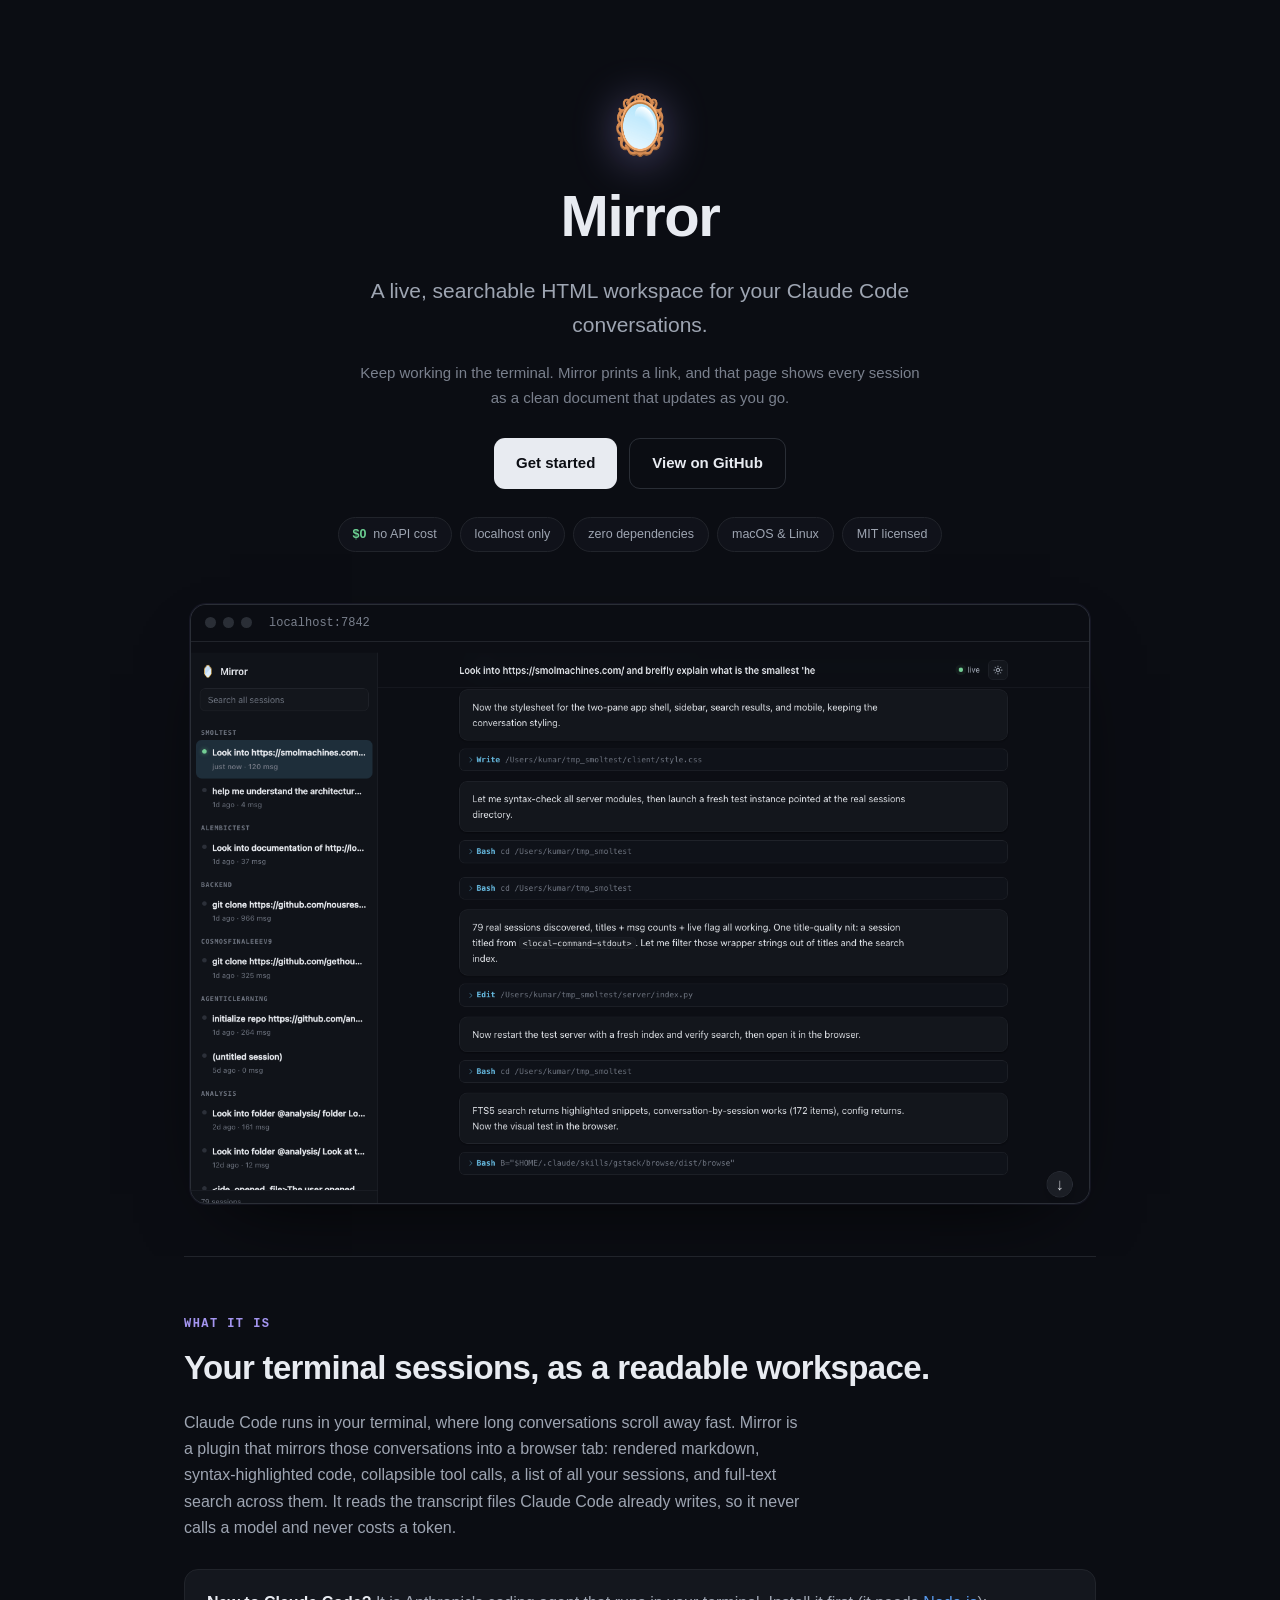
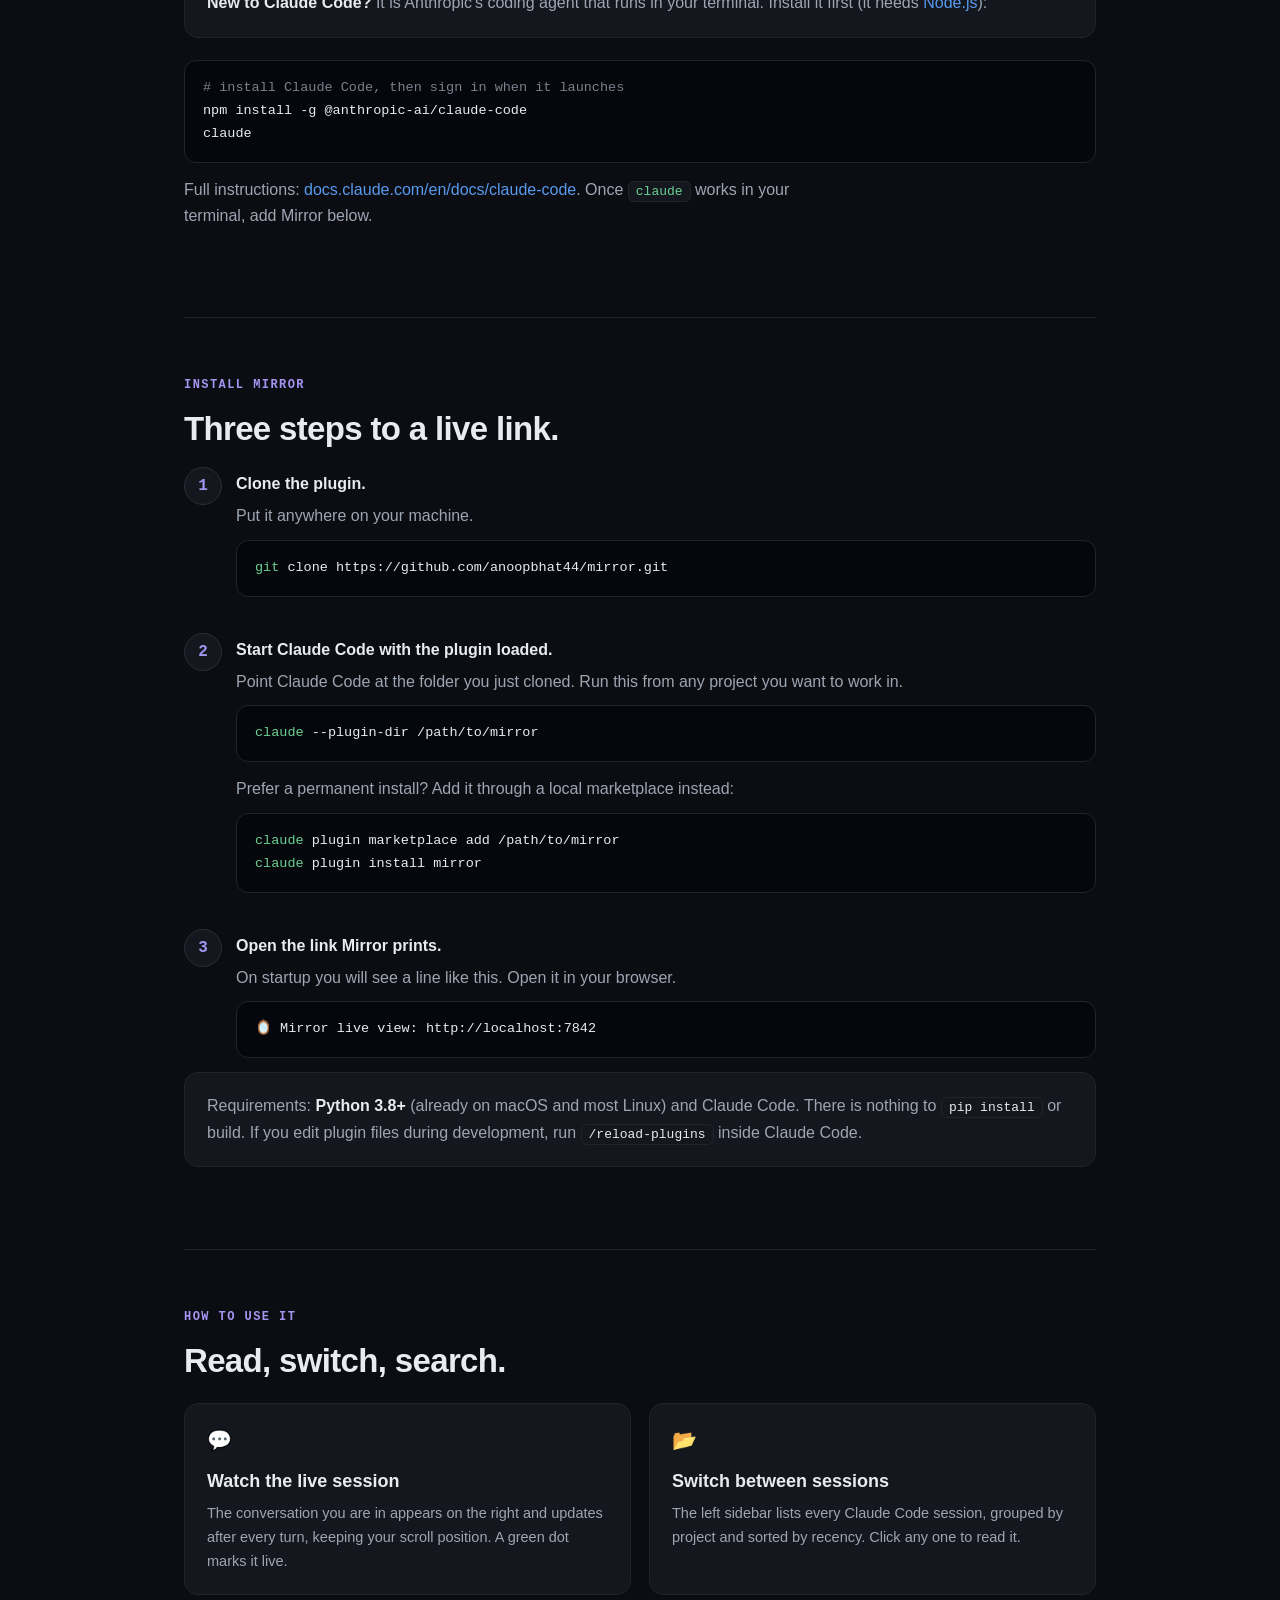
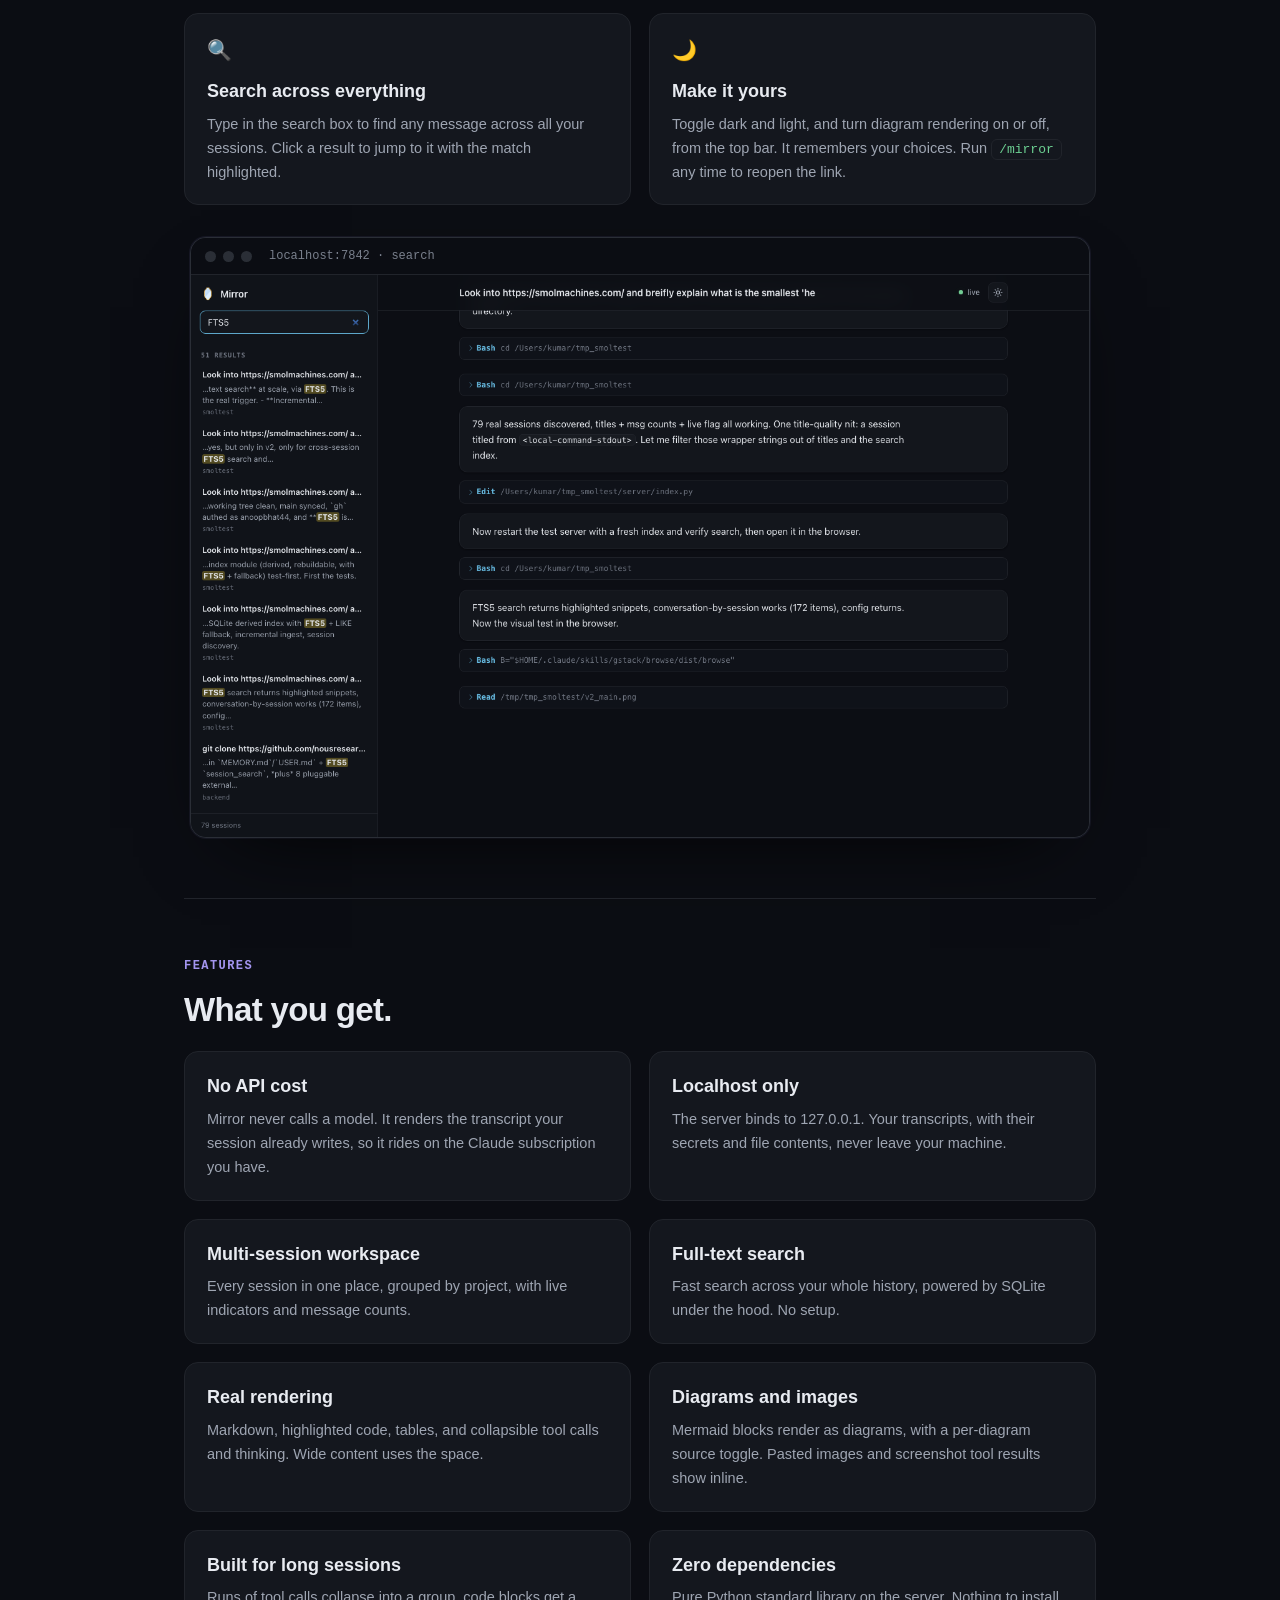
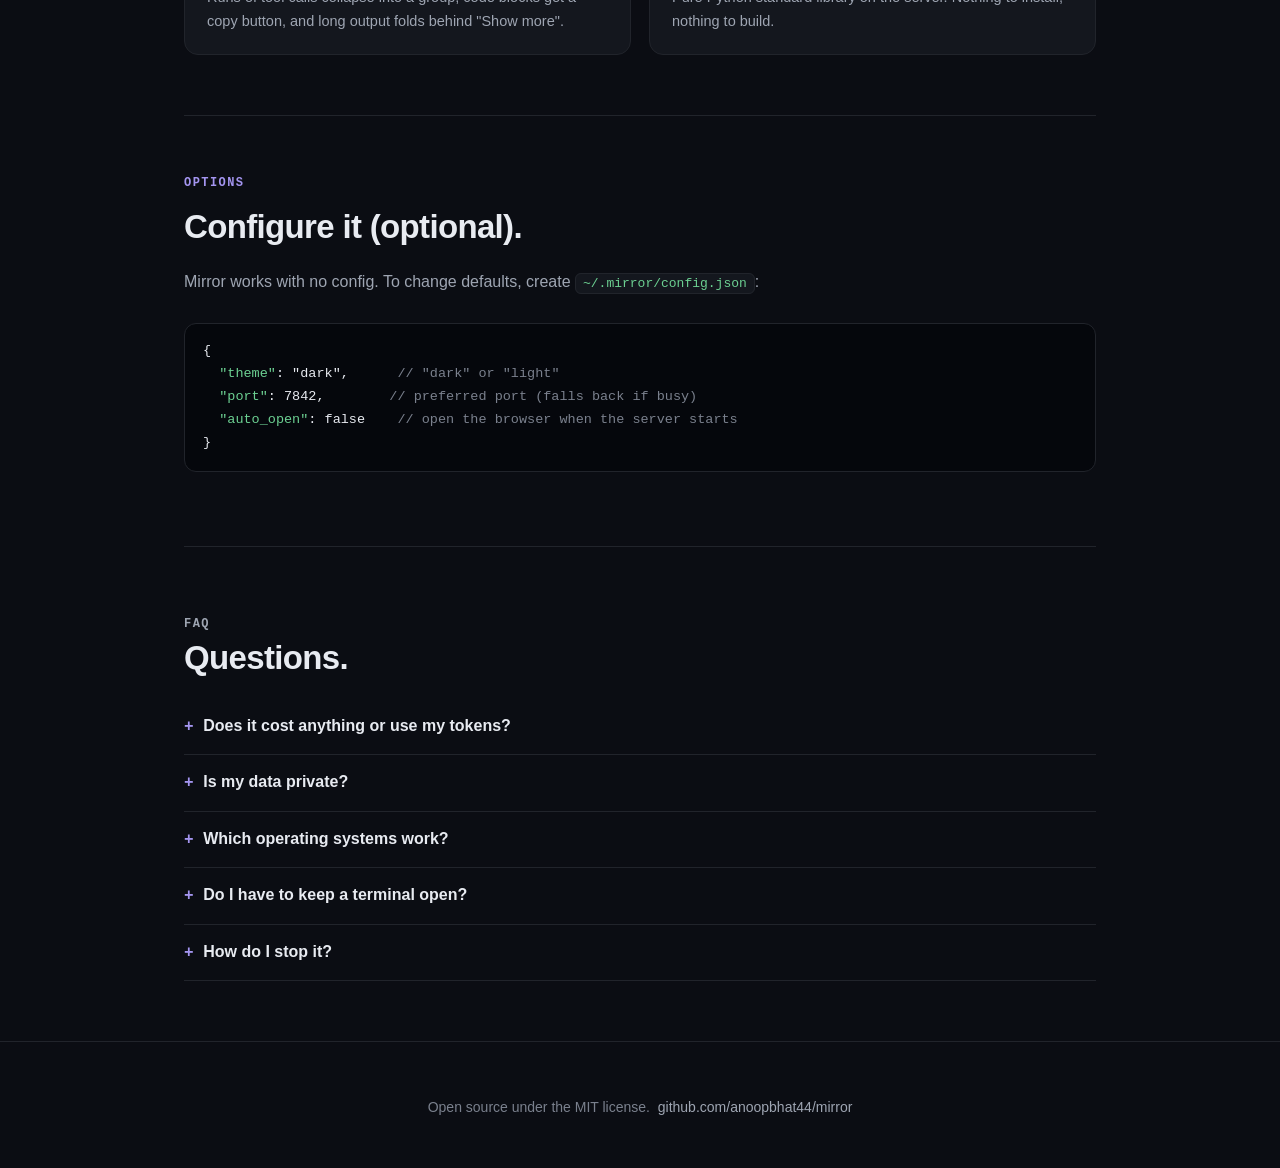
==== commit 3586e6e0: "feat(v2-polish): tool grouping, images, mermaid, copy/show-more, /mirror Client (app.js/style.css/in" ====
--- a/docs/index.html
+++ b/docs/index.html
@@ -164,7 +164,7 @@
         <div class="card"><span class="ic">&#128172;</span><h3>Watch the live session</h3><p>The conversation you are in appears on the right and updates after every turn, keeping your scroll position. A green dot marks it live.</p></div>
         <div class="card"><span class="ic">&#128194;</span><h3>Switch between sessions</h3><p>The left sidebar lists every Claude Code session, grouped by project and sorted by recency. Click any one to read it.</p></div>
         <div class="card"><span class="ic">&#128269;</span><h3>Search across everything</h3><p>Type in the search box to find any message across all your sessions. Click a result to jump to it with the match highlighted.</p></div>
-        <div class="card"><span class="ic">&#127769;</span><h3>Make it yours</h3><p>Toggle dark and light with the button in the top bar. It remembers your choice.</p></div>
+        <div class="card"><span class="ic">&#127769;</span><h3>Make it yours</h3><p>Toggle dark and light, and turn diagram rendering on or off, from the top bar. It remembers your choices. Run <code class="inline">/mirror</code> any time to reopen the link.</p></div>
       </div>
       <div class="preview" style="margin-top:32px;">
         <div class="chrome"><i></i><i></i><i></i><span class="addr">localhost:7842 &middot; search</span></div>
@@ -181,6 +181,8 @@
         <div class="card"><h3>Multi-session workspace</h3><p>Every session in one place, grouped by project, with live indicators and message counts.</p></div>
         <div class="card"><h3>Full-text search</h3><p>Fast search across your whole history, powered by SQLite under the hood. No setup.</p></div>
         <div class="card"><h3>Real rendering</h3><p>Markdown, highlighted code, tables, and collapsible tool calls and thinking. Wide content uses the space.</p></div>
+        <div class="card"><h3>Diagrams and images</h3><p>Mermaid blocks render as diagrams, with a per-diagram source toggle. Pasted images and screenshot tool results show inline.</p></div>
+        <div class="card"><h3>Built for long sessions</h3><p>Runs of tool calls collapse into a group, code blocks get a copy button, and long output folds behind "Show more".</p></div>
         <div class="card"><h3>Zero dependencies</h3><p>Pure Python standard library on the server. Nothing to install, nothing to build.</p></div>
       </div>
     </section>
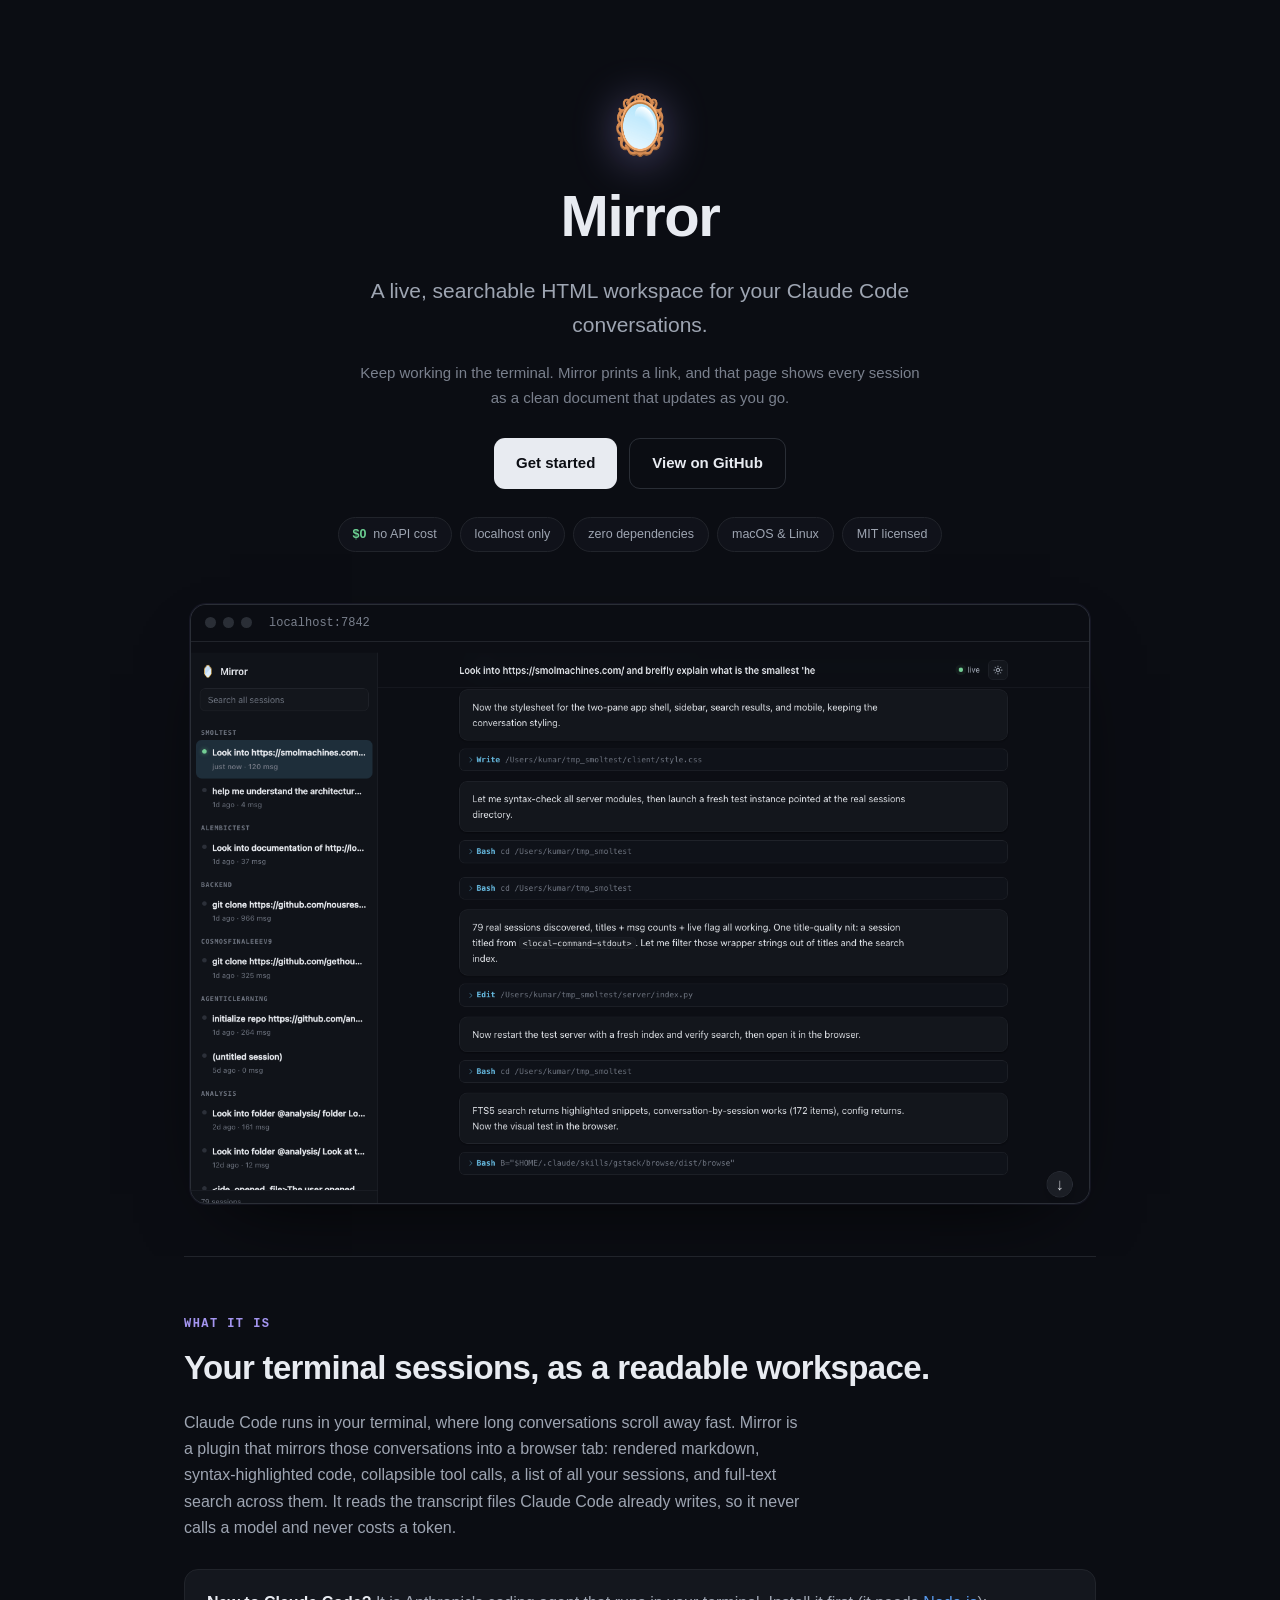
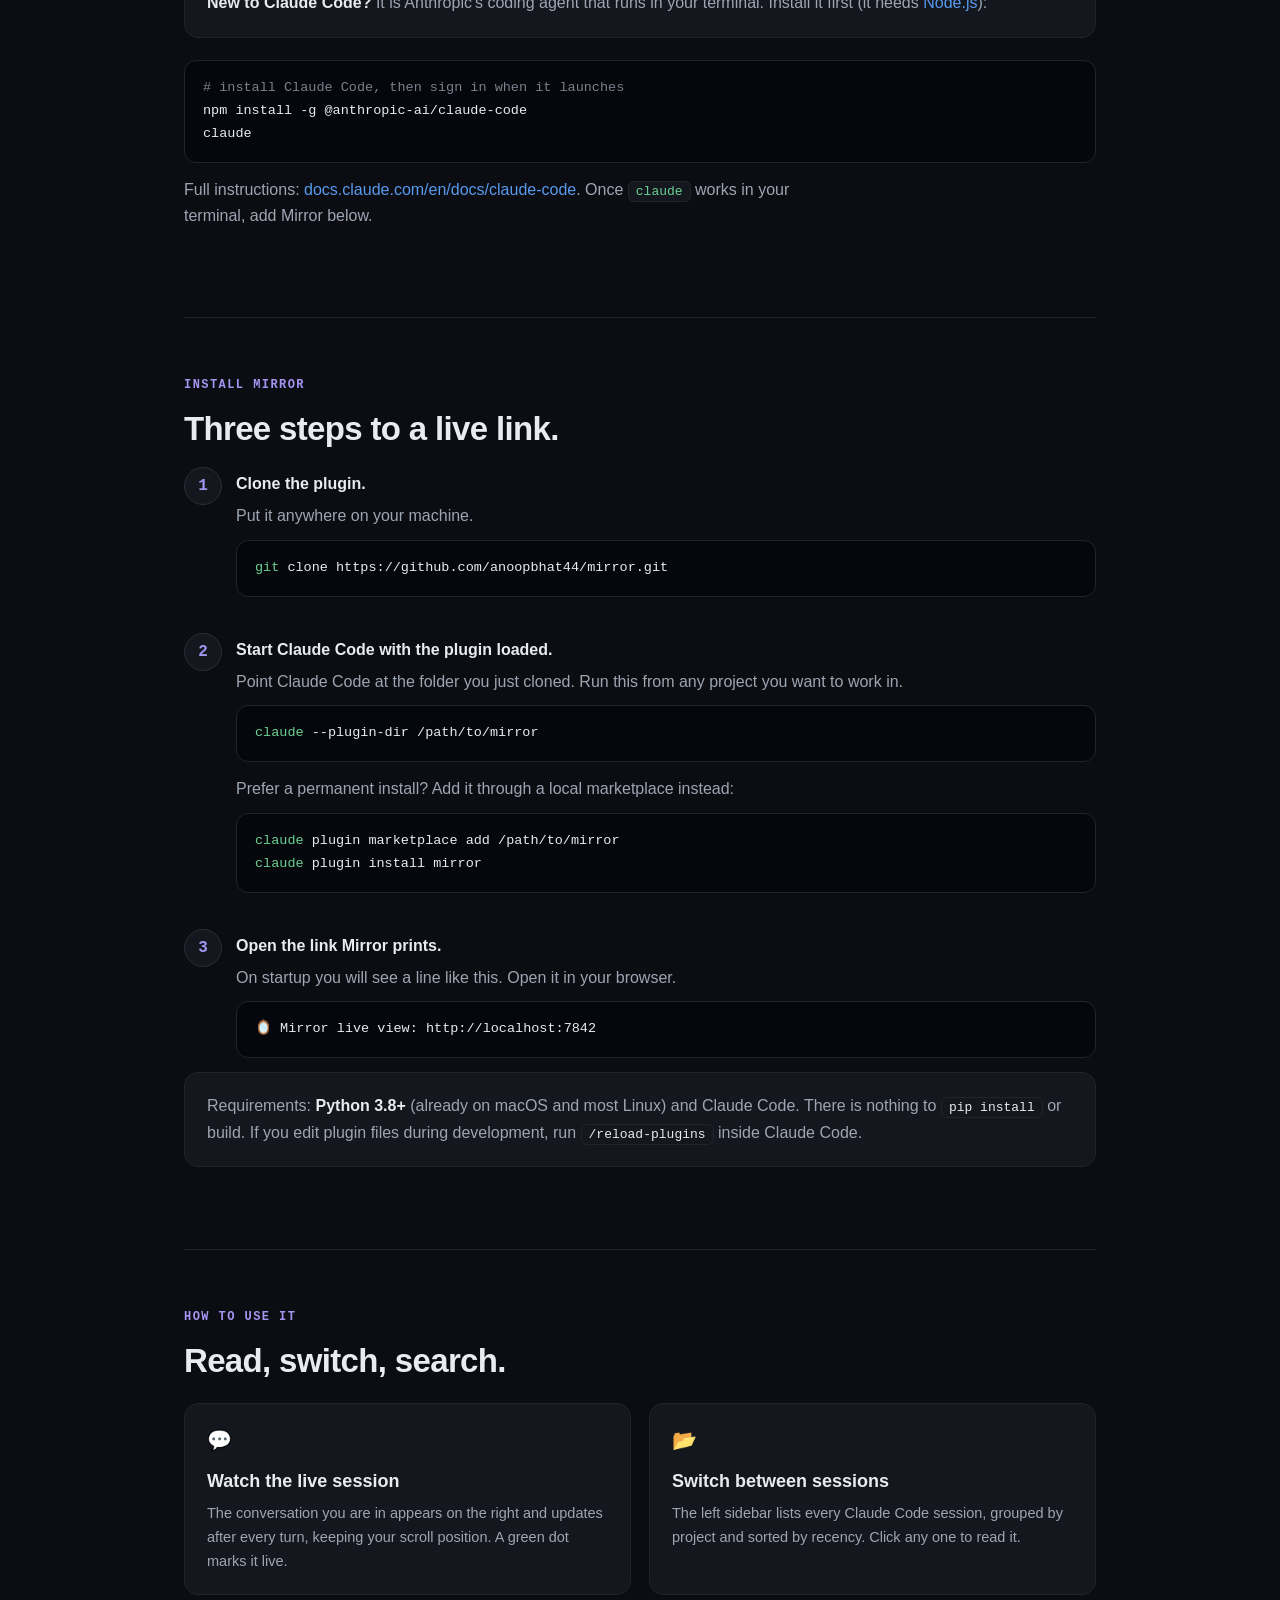
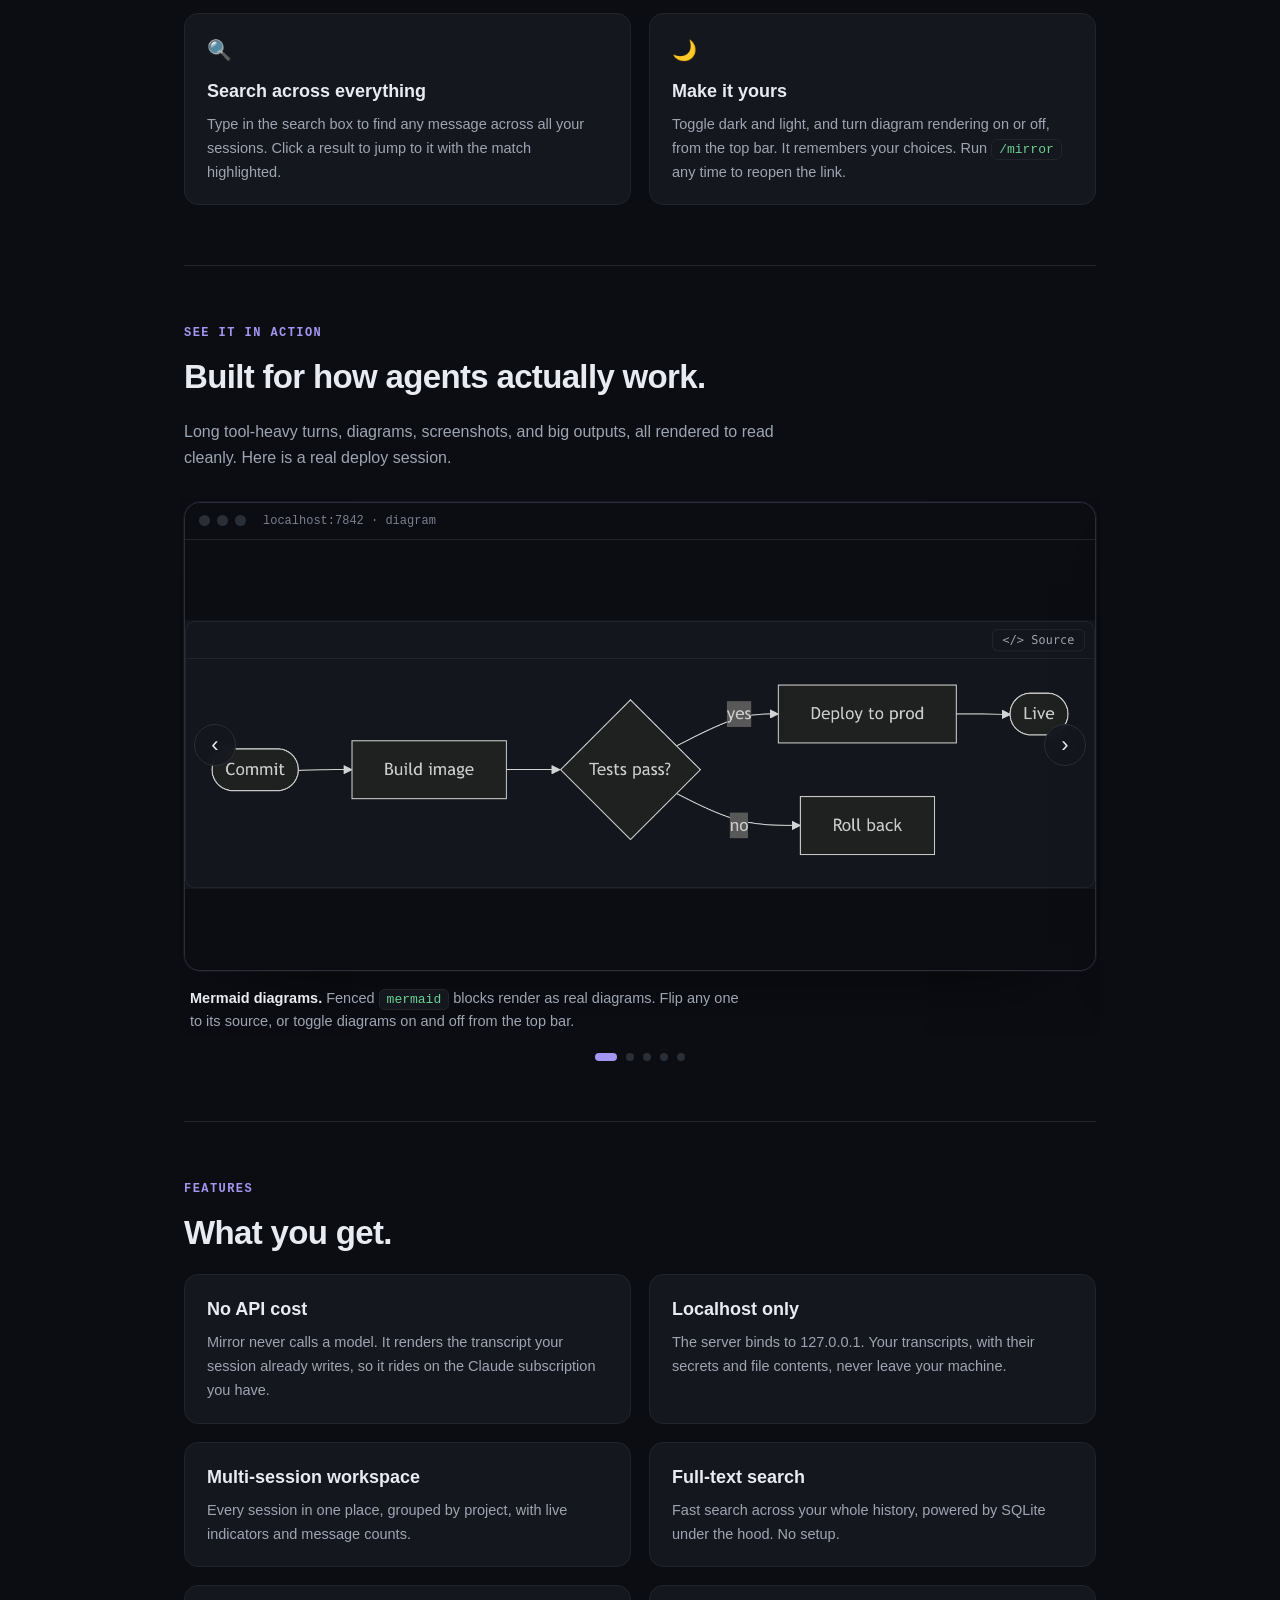
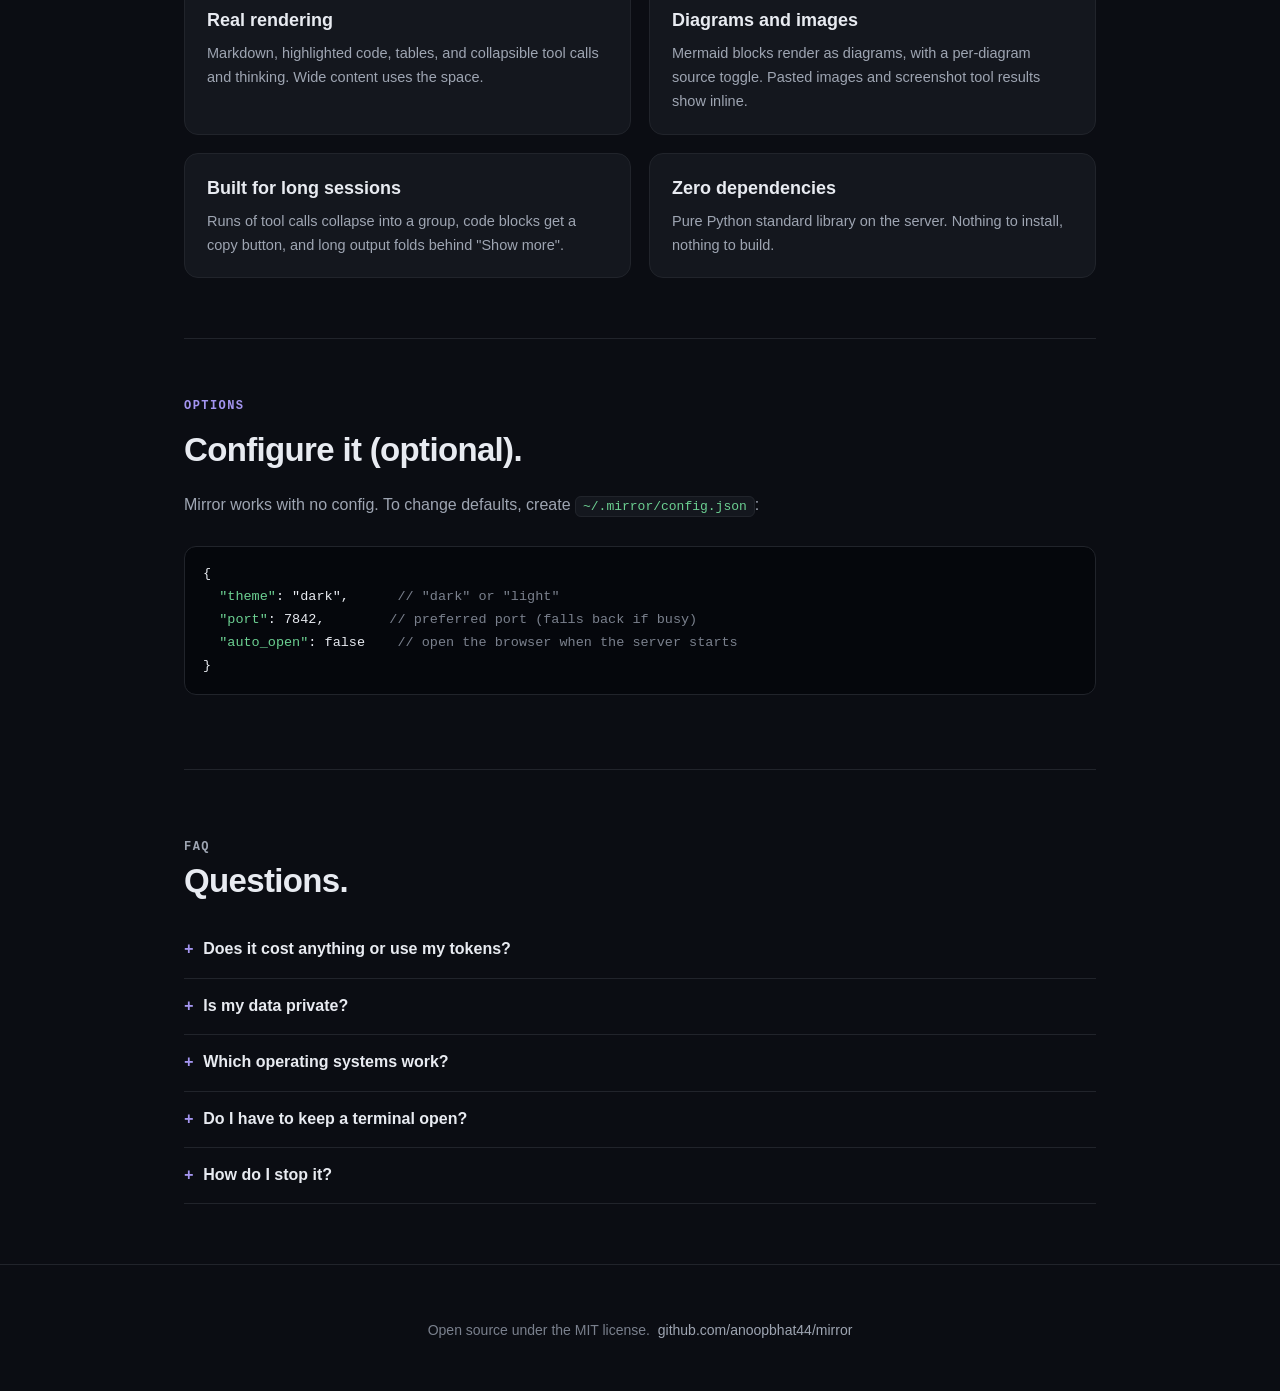
==== commit d49729e0: "docs(landing): add a feature carousel showcasing the v2-polish work Replace the lone static search s" ====
--- a/docs/index.html
+++ b/docs/index.html
@@ -89,7 +89,28 @@
 
     footer { text-align: center; color: var(--faint); font-size: 14px; padding: 54px 24px; border-top: 1px solid var(--border-soft); }
     footer a { color: var(--muted); }
-    @media (max-width: 640px) { .feat { grid-template-columns: 1fr; } }
+    /* carousel */
+    .carousel { position: relative; margin-top: 30px; }
+    .track { display: flex; gap: 22px; overflow-x: auto; scroll-snap-type: x mandatory; scroll-behavior: smooth; padding: 4px; margin: -4px; scrollbar-width: none; outline: none; }
+    .track::-webkit-scrollbar { display: none; }
+    .track:focus-visible { box-shadow: 0 0 0 2px var(--accent); border-radius: 16px; }
+    .slide { flex: 0 0 100%; scroll-snap-align: center; min-width: 0; margin: 0; }
+    .frame { border: 1px solid var(--border); border-radius: 16px; overflow: hidden; background: var(--bg-2); box-shadow: 0 30px 80px -50px oklch(0.05 0.02 var(--hue)), 0 0 0 1px color-mix(in oklch, var(--accent) 7%, transparent); }
+    .frame .chrome { display: flex; align-items: center; gap: 7px; padding: 11px 14px; border-bottom: 1px solid var(--border-soft); background: var(--bg); }
+    .frame .chrome i { width: 11px; height: 11px; border-radius: 50%; background: var(--border); display: inline-block; }
+    .frame .chrome .addr { margin-left: 10px; font: 12px var(--mono); color: var(--faint); }
+    .shot { height: clamp(230px, 40vw, 430px); display: grid; place-items: center; background: var(--bg); }
+    .shot img { max-width: 100%; max-height: 100%; width: auto; height: auto; display: block; }
+    .cap { margin: 16px 6px 0; color: var(--muted); font-size: 14.5px; line-height: 1.6; max-width: 70ch; }
+    .cap b { color: var(--text); font-weight: 620; }
+    .cbtn { position: absolute; top: clamp(135px, 21vw, 226px); width: 42px; height: 42px; border-radius: 50%; border: 1px solid var(--border); background: color-mix(in oklch, var(--bg-2) 86%, transparent); backdrop-filter: blur(6px); color: var(--text); font-size: 22px; line-height: 1; cursor: pointer; display: grid; place-items: center; transition: transform 0.16s ease, border-color 0.16s ease; z-index: 2; }
+    .cbtn:hover { border-color: var(--faint); transform: scale(1.07); }
+    .cbtn.prev { left: 10px; } .cbtn.next { right: 10px; }
+    .dots { display: flex; justify-content: center; gap: 9px; margin-top: 20px; }
+    .dots button { width: 8px; height: 8px; padding: 0; border-radius: 50%; border: none; background: var(--border); cursor: pointer; transition: background 0.16s ease, width 0.16s ease; }
+    .dots button[aria-current="true"] { background: var(--accent); width: 22px; border-radius: 5px; }
+    @media (prefers-reduced-motion: reduce) { .track { scroll-behavior: auto; } }
+    @media (max-width: 640px) { .feat { grid-template-columns: 1fr; } .cbtn { display: none; } }
   </style>
 </head>
 <body>
@@ -166,9 +187,38 @@
         <div class="card"><span class="ic">&#128269;</span><h3>Search across everything</h3><p>Type in the search box to find any message across all your sessions. Click a result to jump to it with the match highlighted.</p></div>
         <div class="card"><span class="ic">&#127769;</span><h3>Make it yours</h3><p>Toggle dark and light, and turn diagram rendering on or off, from the top bar. It remembers your choices. Run <code class="inline">/mirror</code> any time to reopen the link.</p></div>
       </div>
-      <div class="preview" style="margin-top:32px;">
-        <div class="chrome"><i></i><i></i><i></i><span class="addr">localhost:7842 &middot; search</span></div>
-        <img src="search.png" alt="Searching across all sessions in Mirror, with matches highlighted in the results.">
+    </section>
+
+    <section id="showcase">
+      <p class="eyebrow">See it in action</p>
+      <h2>Built for how agents actually work.</h2>
+      <p class="lead">Long tool-heavy turns, diagrams, screenshots, and big outputs, all rendered to read cleanly. Here is a real deploy session.</p>
+      <div class="carousel">
+        <div class="track" id="mtrack" tabindex="0" role="group" aria-roledescription="carousel" aria-label="Feature examples">
+          <figure class="slide">
+            <div class="frame"><div class="chrome"><i></i><i></i><i></i><span class="addr">localhost:7842 &middot; diagram</span></div><div class="shot"><img src="feat-mermaid.png" alt="A mermaid flowchart rendered from a fenced code block, with a Source toggle in the corner."></div></div>
+            <figcaption class="cap"><b>Mermaid diagrams.</b> Fenced <code class="inline">mermaid</code> blocks render as real diagrams. Flip any one to its source, or toggle diagrams on and off from the top bar.</figcaption>
+          </figure>
+          <figure class="slide">
+            <div class="frame"><div class="chrome"><i></i><i></i><i></i><span class="addr">localhost:7842 &middot; tools</span></div><div class="shot"><img src="feat-tools.png" alt="Four tool calls collapsed into one group with a count header and an expand-all control."></div></div>
+            <figcaption class="cap"><b>Grouped tool calls.</b> A turn that fires many tools collapses into one group with a count and an expand-all control, so a busy turn stays readable.</figcaption>
+          </figure>
+          <figure class="slide">
+            <div class="frame"><div class="chrome"><i></i><i></i><i></i><span class="addr">localhost:7842 &middot; images</span></div><div class="shot"><img src="feat-image.png" alt="A pasted dashboard image rendered inline beneath a user message."></div></div>
+            <figcaption class="cap"><b>Inline images.</b> Pasted images and screenshot tool results render in place, not as a wall of base64.</figcaption>
+          </figure>
+          <figure class="slide">
+            <div class="frame"><div class="chrome"><i></i><i></i><i></i><span class="addr">localhost:7842 &middot; output</span></div><div class="shot"><img src="feat-code.png" alt="A long YAML block folded behind a Show more control, with a Copy button."></div></div>
+            <figcaption class="cap"><b>Copy and show-more.</b> Every code block has a copy button, and long output folds behind a "Show more" so the page stays scannable.</figcaption>
+          </figure>
+          <figure class="slide">
+            <div class="frame"><div class="chrome"><i></i><i></i><i></i><span class="addr">localhost:7842 &middot; search</span></div><div class="shot"><img src="search.png" alt="Searching across all sessions in Mirror, with matches highlighted in the results."></div></div>
+            <figcaption class="cap"><b>Search everything.</b> Full-text search across every session, with matches highlighted and a click to jump straight to them.</figcaption>
+          </figure>
+        </div>
+        <button class="cbtn prev" id="mprev" type="button" aria-label="Previous example">&#8249;</button>
+        <button class="cbtn next" id="mnext" type="button" aria-label="Next example">&#8250;</button>
+        <div class="dots" id="mdots" role="tablist" aria-label="Choose example"></div>
       </div>
     </section>
 
@@ -212,5 +262,47 @@
   <footer>
     Open source under the MIT license. &nbsp;<a href="https://github.com/anoopbhat44/mirror">github.com/anoopbhat44/mirror</a>
   </footer>
+
+  <script>
+    (function () {
+      var track = document.getElementById("mtrack");
+      if (!track) return;
+      var slides = Array.prototype.slice.call(track.children);
+      var dots = document.getElementById("mdots");
+      slides.forEach(function (s, i) {
+        var b = document.createElement("button");
+        b.type = "button";
+        b.setAttribute("role", "tab");
+        b.setAttribute("aria-label", "Example " + (i + 1));
+        if (i === 0) b.setAttribute("aria-current", "true");
+        b.addEventListener("click", function () { go(i); });
+        dots.appendChild(b);
+      });
+      function go(i) { slides[i].scrollIntoView({ block: "nearest", inline: "center" }); }
+      function nearest() {
+        var c = track.scrollLeft + track.clientWidth / 2, best = 0, bd = Infinity;
+        slides.forEach(function (s, i) {
+          var d = Math.abs(s.offsetLeft + s.clientWidth / 2 - c);
+          if (d < bd) { bd = d; best = i; }
+        });
+        return best;
+      }
+      function sync() {
+        var a = nearest();
+        Array.prototype.forEach.call(dots.children, function (d, i) {
+          if (i === a) d.setAttribute("aria-current", "true");
+          else d.removeAttribute("aria-current");
+        });
+      }
+      var t;
+      track.addEventListener("scroll", function () { clearTimeout(t); t = setTimeout(sync, 80); }, { passive: true });
+      document.getElementById("mprev").addEventListener("click", function () { go(Math.max(0, nearest() - 1)); });
+      document.getElementById("mnext").addEventListener("click", function () { go(Math.min(slides.length - 1, nearest() + 1)); });
+      track.addEventListener("keydown", function (e) {
+        if (e.key === "ArrowRight") { e.preventDefault(); go(Math.min(slides.length - 1, nearest() + 1)); }
+        if (e.key === "ArrowLeft") { e.preventDefault(); go(Math.max(0, nearest() - 1)); }
+      });
+    })();
+  </script>
 </body>
 </html>
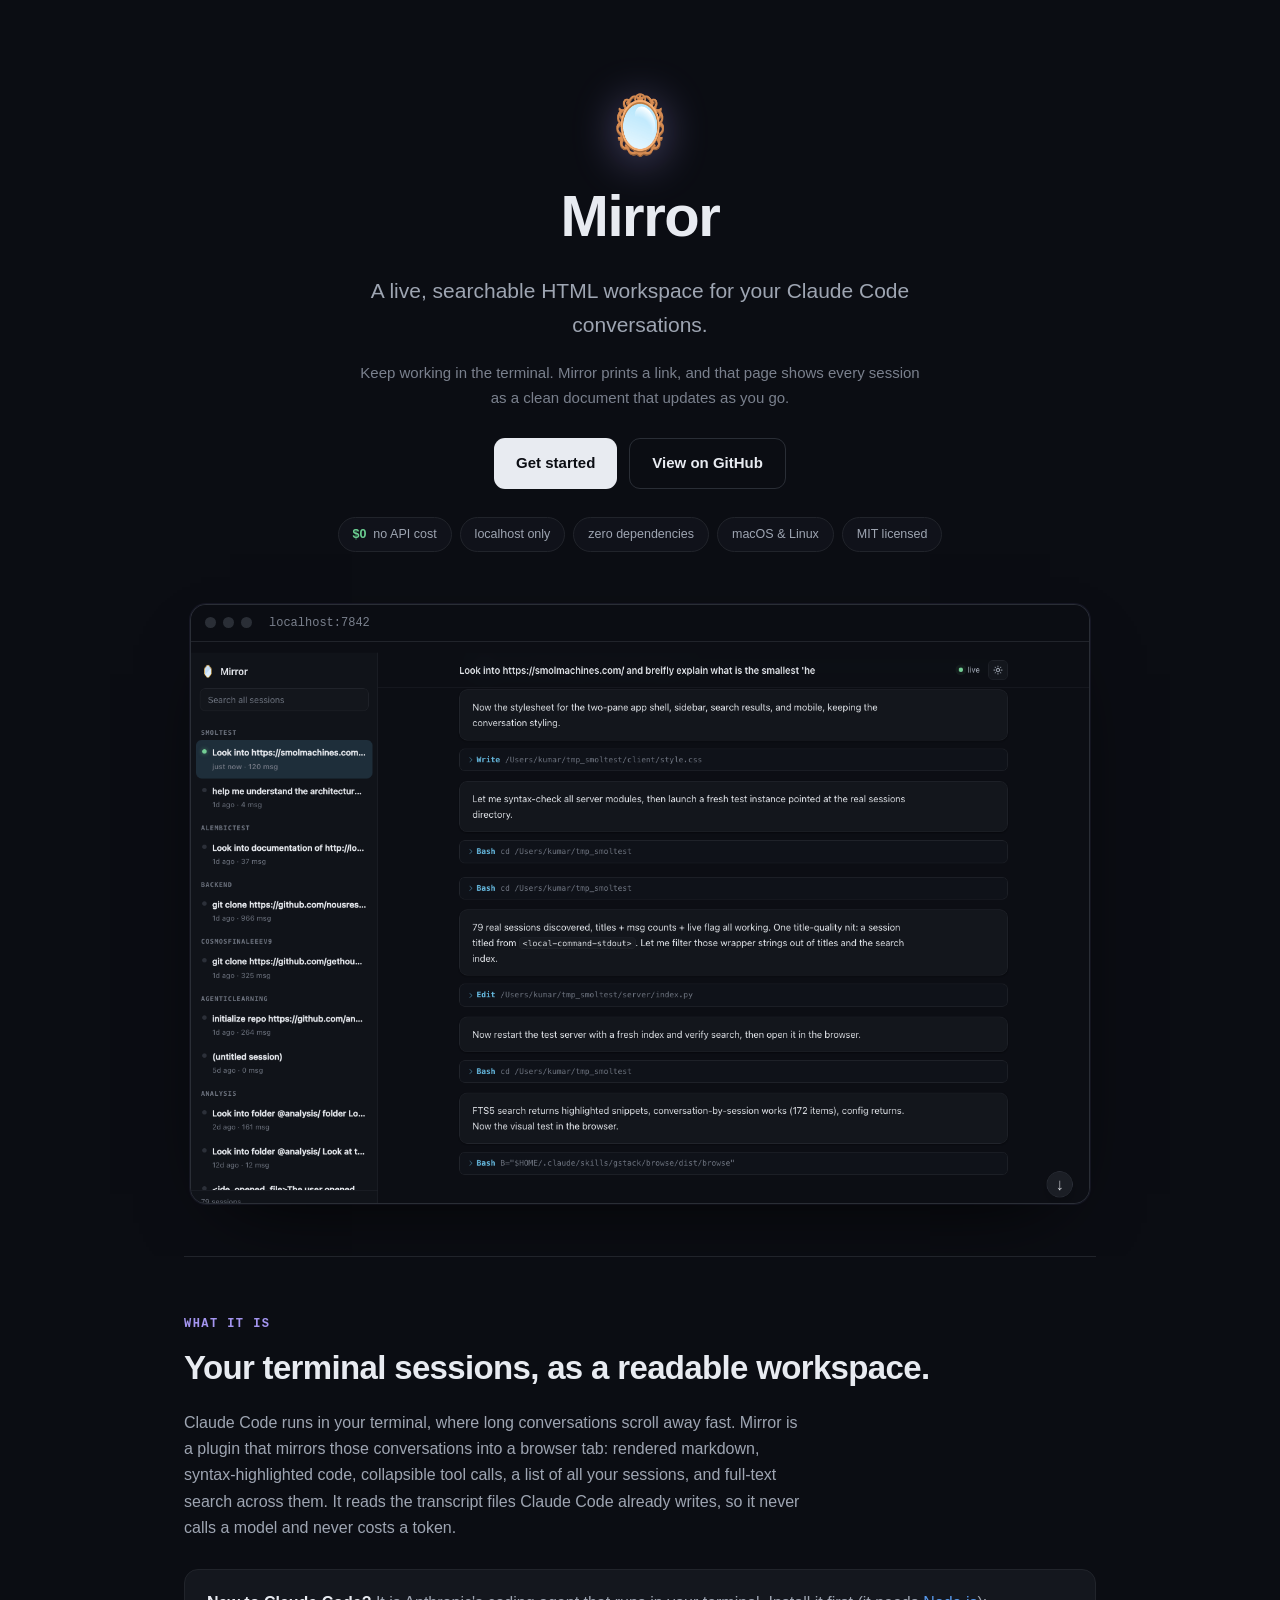
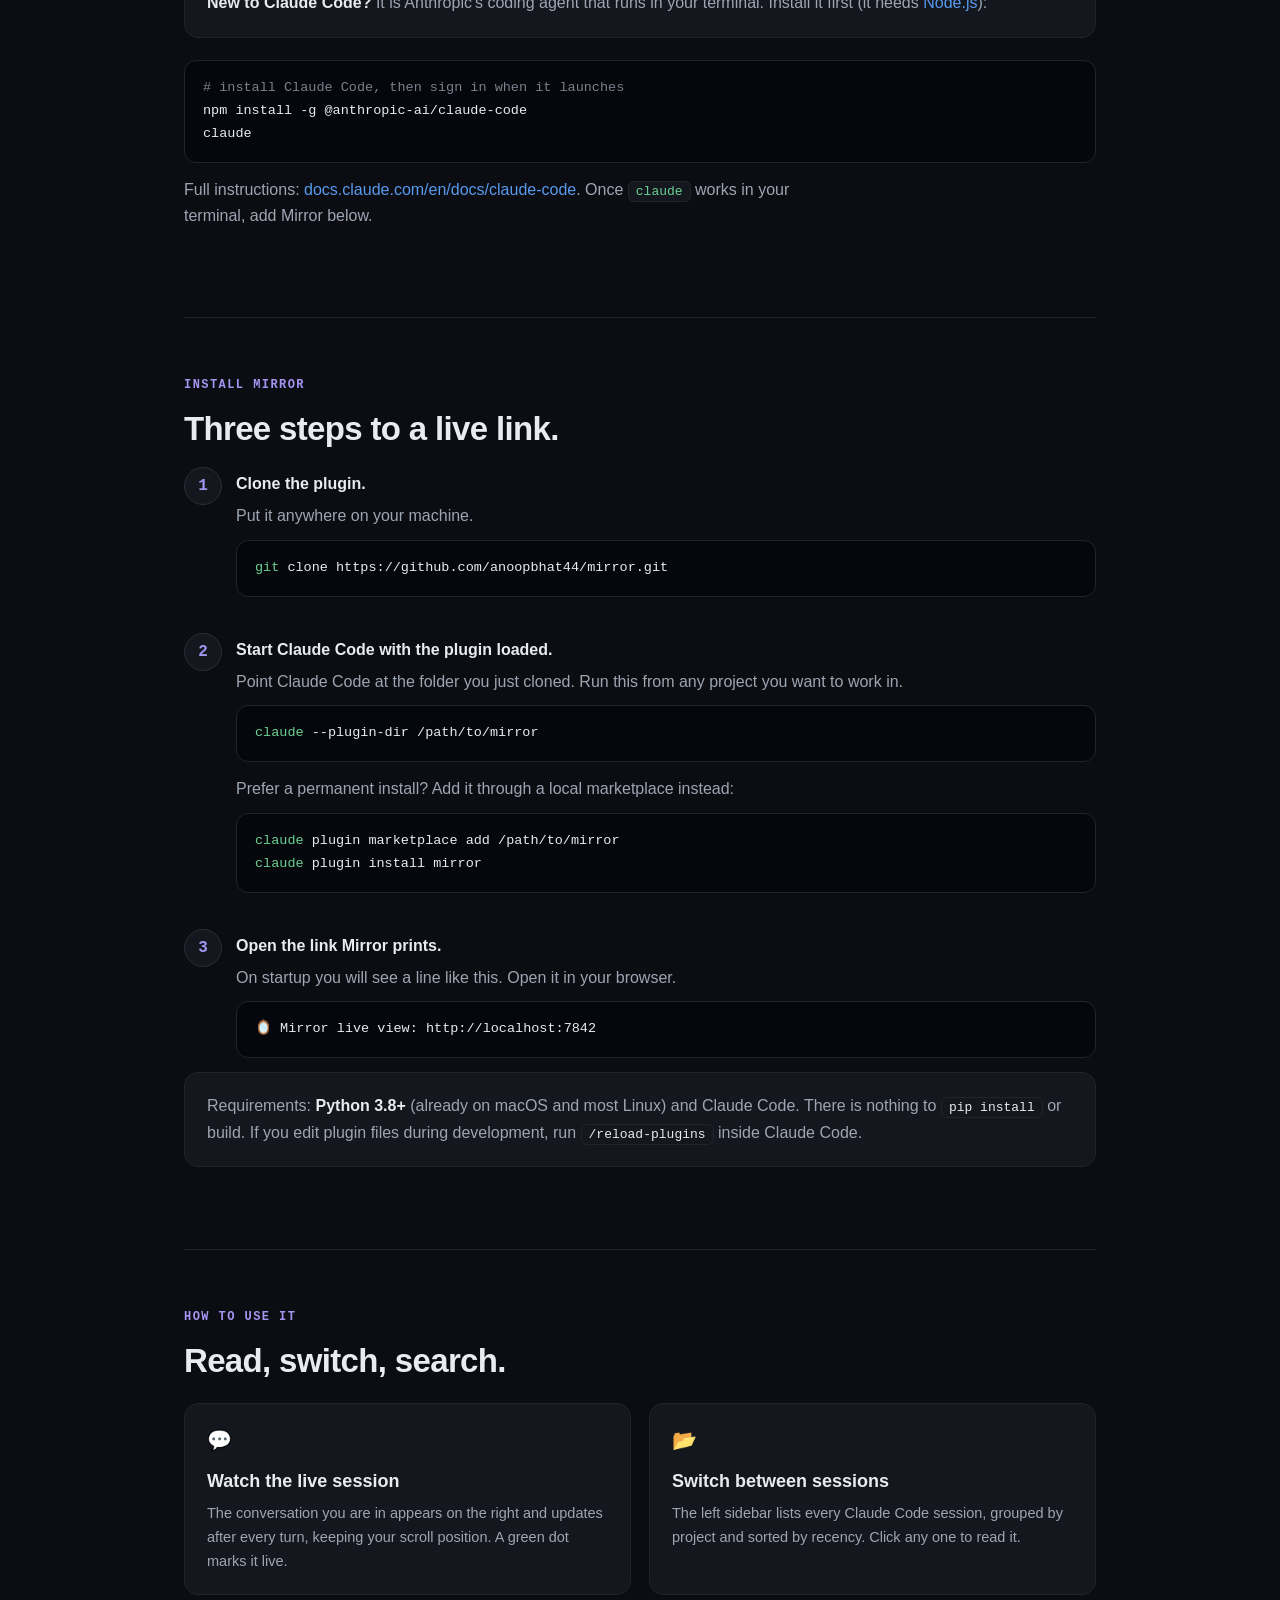
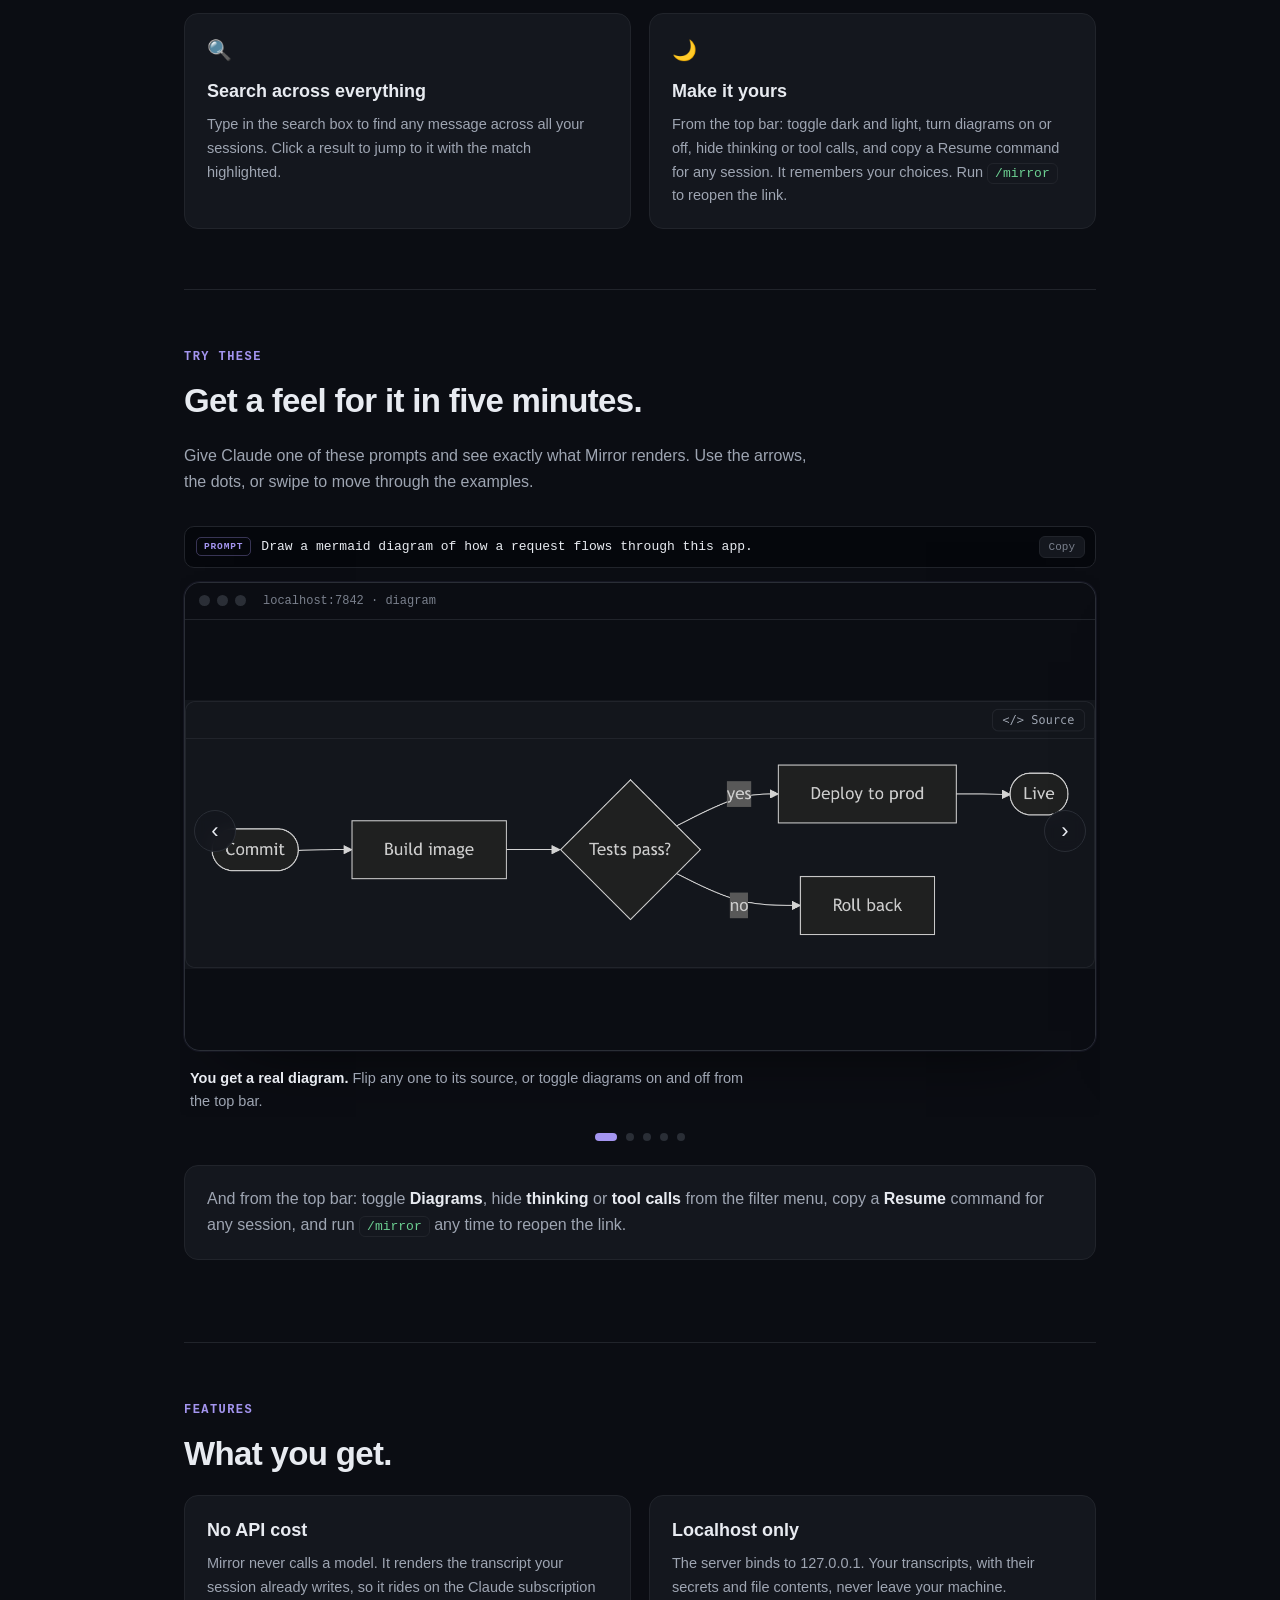
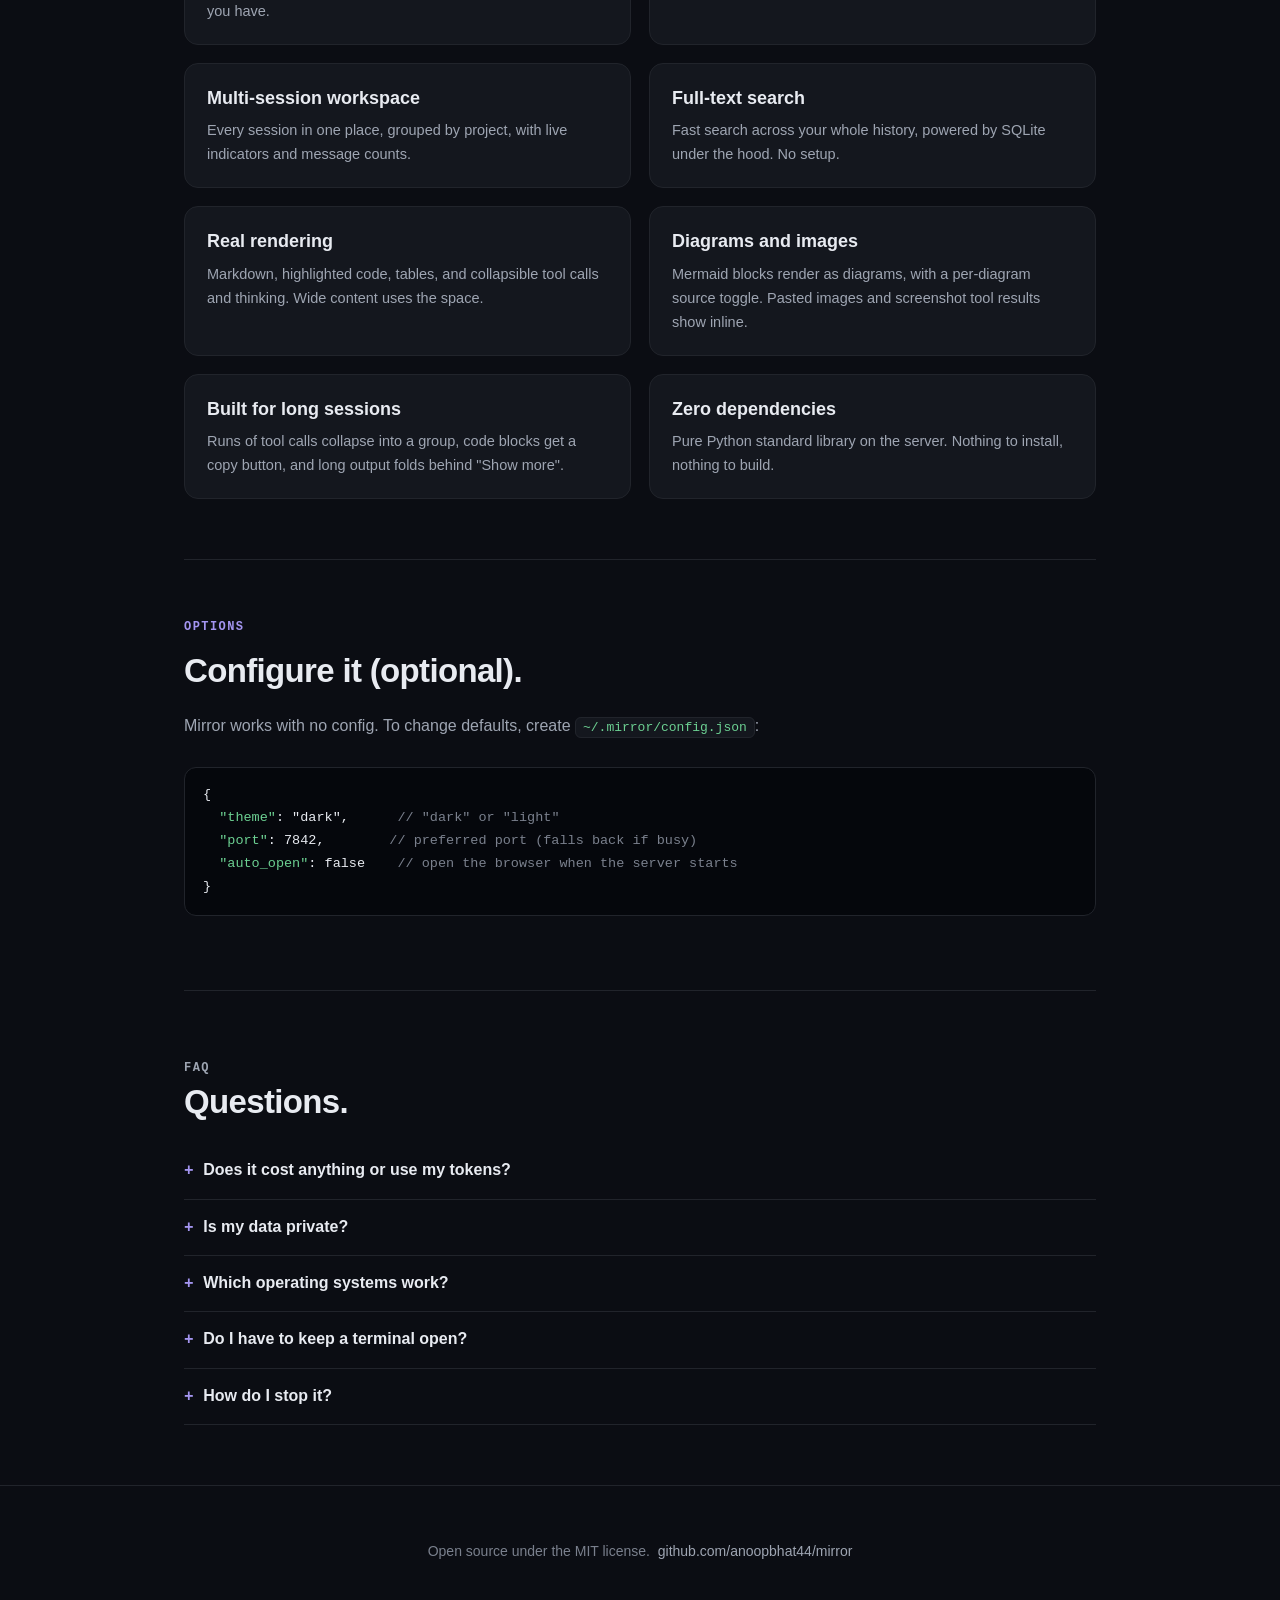
==== commit 6d106b2a: "v2 polish: tool grouping, images, mermaid, copy/show-more, /mirror (#2) * feat(v2-polish): tool grou" ====
--- a/docs/index.html
+++ b/docs/index.html
@@ -103,14 +103,20 @@
     .shot img { max-width: 100%; max-height: 100%; width: auto; height: auto; display: block; }
     .cap { margin: 16px 6px 0; color: var(--muted); font-size: 14.5px; line-height: 1.6; max-width: 70ch; }
     .cap b { color: var(--text); font-weight: 620; }
-    .cbtn { position: absolute; top: clamp(135px, 21vw, 226px); width: 42px; height: 42px; border-radius: 50%; border: 1px solid var(--border); background: color-mix(in oklch, var(--bg-2) 86%, transparent); backdrop-filter: blur(6px); color: var(--text); font-size: 22px; line-height: 1; cursor: pointer; display: grid; place-items: center; transition: transform 0.16s ease, border-color 0.16s ease; z-index: 2; }
-    .cbtn:hover { border-color: var(--faint); transform: scale(1.07); }
+    .cbtn { position: absolute; top: 50%; transform: translateY(-50%); width: 42px; height: 42px; border-radius: 50%; border: 1px solid var(--border); background: color-mix(in oklch, var(--bg-2) 86%, transparent); backdrop-filter: blur(6px); color: var(--text); font-size: 22px; line-height: 1; cursor: pointer; display: grid; place-items: center; transition: transform 0.16s ease, border-color 0.16s ease; z-index: 2; }
+    .cbtn:hover { border-color: var(--faint); transform: translateY(-50%) scale(1.07); }
     .cbtn.prev { left: 10px; } .cbtn.next { right: 10px; }
     .dots { display: flex; justify-content: center; gap: 9px; margin-top: 20px; }
     .dots button { width: 8px; height: 8px; padding: 0; border-radius: 50%; border: none; background: var(--border); cursor: pointer; transition: background 0.16s ease, width 0.16s ease; }
     .dots button[aria-current="true"] { background: var(--accent); width: 22px; border-radius: 5px; }
+    /* prompt bar above each example */
+    .ask { display: flex; align-items: center; gap: 10px; background: oklch(0.13 0.012 var(--hue)); border: 1px solid var(--border-soft); border-radius: 10px; padding: 9px 10px 9px 11px; margin-bottom: 14px; }
+    .ask-tag { flex: none; font: 600 9.5px var(--mono); letter-spacing: 0.09em; text-transform: uppercase; color: var(--accent); border: 1px solid color-mix(in oklch, var(--accent) 32%, transparent); border-radius: 5px; padding: 3px 7px; }
+    .ask-text { flex: 1; min-width: 0; font: 13px var(--mono); color: var(--text); white-space: nowrap; overflow: hidden; text-overflow: ellipsis; }
+    .ask .copy { flex: none; font: 11px var(--mono); color: var(--faint); background: var(--bg-2); border: 1px solid var(--border-soft); border-radius: 6px; padding: 4px 9px; cursor: pointer; transition: color 0.15s ease; }
+    .ask .copy:hover { color: var(--text); }
     @media (prefers-reduced-motion: reduce) { .track { scroll-behavior: auto; } }
-    @media (max-width: 640px) { .feat { grid-template-columns: 1fr; } .cbtn { display: none; } }
+    @media (max-width: 640px) { .feat { grid-template-columns: 1fr; } .cbtn { display: none; } .ask-text { white-space: normal; } }
   </style>
 </head>
 <body>
@@ -185,40 +191,48 @@
         <div class="card"><span class="ic">&#128172;</span><h3>Watch the live session</h3><p>The conversation you are in appears on the right and updates after every turn, keeping your scroll position. A green dot marks it live.</p></div>
         <div class="card"><span class="ic">&#128194;</span><h3>Switch between sessions</h3><p>The left sidebar lists every Claude Code session, grouped by project and sorted by recency. Click any one to read it.</p></div>
         <div class="card"><span class="ic">&#128269;</span><h3>Search across everything</h3><p>Type in the search box to find any message across all your sessions. Click a result to jump to it with the match highlighted.</p></div>
-        <div class="card"><span class="ic">&#127769;</span><h3>Make it yours</h3><p>Toggle dark and light, and turn diagram rendering on or off, from the top bar. It remembers your choices. Run <code class="inline">/mirror</code> any time to reopen the link.</p></div>
+        <div class="card"><span class="ic">&#127769;</span><h3>Make it yours</h3><p>From the top bar: toggle dark and light, turn diagrams on or off, hide thinking or tool calls, and copy a Resume command for any session. It remembers your choices. Run <code class="inline">/mirror</code> to reopen the link.</p></div>
       </div>
     </section>
 
     <section id="showcase">
-      <p class="eyebrow">See it in action</p>
-      <h2>Built for how agents actually work.</h2>
-      <p class="lead">Long tool-heavy turns, diagrams, screenshots, and big outputs, all rendered to read cleanly. Here is a real deploy session.</p>
+      <p class="eyebrow">Try these</p>
+      <h2>Get a feel for it in five minutes.</h2>
+      <p class="lead">Give Claude one of these prompts and see exactly what Mirror renders. Use the arrows, the dots, or swipe to move through the examples.</p>
       <div class="carousel">
-        <div class="track" id="mtrack" tabindex="0" role="group" aria-roledescription="carousel" aria-label="Feature examples">
-          <figure class="slide">
+        <div class="track" id="mtrack" tabindex="0" role="group" aria-roledescription="carousel" aria-label="Examples">
+          <figure class="slide">
+            <div class="ask"><span class="ask-tag">Prompt</span><span class="ask-text">Draw a mermaid diagram of how a request flows through this app.</span><button class="copy" type="button" aria-label="Copy prompt">Copy</button></div>
             <div class="frame"><div class="chrome"><i></i><i></i><i></i><span class="addr">localhost:7842 &middot; diagram</span></div><div class="shot"><img src="feat-mermaid.png" alt="A mermaid flowchart rendered from a fenced code block, with a Source toggle in the corner."></div></div>
-            <figcaption class="cap"><b>Mermaid diagrams.</b> Fenced <code class="inline">mermaid</code> blocks render as real diagrams. Flip any one to its source, or toggle diagrams on and off from the top bar.</figcaption>
-          </figure>
-          <figure class="slide">
+            <figcaption class="cap"><b>You get a real diagram.</b> Flip any one to its source, or toggle diagrams on and off from the top bar.</figcaption>
+          </figure>
+          <figure class="slide">
+            <div class="ask"><span class="ask-tag">Prompt</span><span class="ask-text">Read every file in src/ and tell me what each one does.</span><button class="copy" type="button" aria-label="Copy prompt">Copy</button></div>
             <div class="frame"><div class="chrome"><i></i><i></i><i></i><span class="addr">localhost:7842 &middot; tools</span></div><div class="shot"><img src="feat-tools.png" alt="Four tool calls collapsed into one group with a count header and an expand-all control."></div></div>
-            <figcaption class="cap"><b>Grouped tool calls.</b> A turn that fires many tools collapses into one group with a count and an expand-all control, so a busy turn stays readable.</figcaption>
-          </figure>
-          <figure class="slide">
+            <figcaption class="cap"><b>The tool calls collapse into one group</b> with a count and an expand-all control, so a busy turn stays readable.</figcaption>
+          </figure>
+          <figure class="slide">
+            <div class="ask"><span class="ask-tag">Prompt</span><span class="ask-text">What looks wrong in this screenshot?</span><button class="copy" type="button" aria-label="Copy prompt">Copy</button></div>
             <div class="frame"><div class="chrome"><i></i><i></i><i></i><span class="addr">localhost:7842 &middot; images</span></div><div class="shot"><img src="feat-image.png" alt="A pasted dashboard image rendered inline beneath a user message."></div></div>
-            <figcaption class="cap"><b>Inline images.</b> Pasted images and screenshot tool results render in place, not as a wall of base64.</figcaption>
-          </figure>
-          <figure class="slide">
+            <figcaption class="cap"><b>Your image renders inline,</b> and so do screenshots your tools take, instead of a wall of base64.</figcaption>
+          </figure>
+          <figure class="slide">
+            <div class="ask"><span class="ask-tag">Prompt</span><span class="ask-text">Print package.json in full and explain each dependency.</span><button class="copy" type="button" aria-label="Copy prompt">Copy</button></div>
             <div class="frame"><div class="chrome"><i></i><i></i><i></i><span class="addr">localhost:7842 &middot; output</span></div><div class="shot"><img src="feat-code.png" alt="A long YAML block folded behind a Show more control, with a Copy button."></div></div>
-            <figcaption class="cap"><b>Copy and show-more.</b> Every code block has a copy button, and long output folds behind a "Show more" so the page stays scannable.</figcaption>
-          </figure>
-          <figure class="slide">
+            <figcaption class="cap"><b>Long output folds behind "Show more,"</b> and every code block gets a copy button on hover.</figcaption>
+          </figure>
+          <figure class="slide">
+            <div class="ask"><span class="ask-tag">In Mirror</span><span class="ask-text">Search: rollback</span></div>
             <div class="frame"><div class="chrome"><i></i><i></i><i></i><span class="addr">localhost:7842 &middot; search</span></div><div class="shot"><img src="search.png" alt="Searching across all sessions in Mirror, with matches highlighted in the results."></div></div>
-            <figcaption class="cap"><b>Search everything.</b> Full-text search across every session, with matches highlighted and a click to jump straight to them.</figcaption>
+            <figcaption class="cap"><b>Find anything across every session,</b> with matches highlighted and a click to jump straight to them.</figcaption>
           </figure>
         </div>
         <button class="cbtn prev" id="mprev" type="button" aria-label="Previous example">&#8249;</button>
         <button class="cbtn next" id="mnext" type="button" aria-label="Next example">&#8250;</button>
         <div class="dots" id="mdots" role="tablist" aria-label="Choose example"></div>
+      </div>
+      <div class="callout" style="margin-top: 24px;">
+        <p>And from the top bar: toggle <b>Diagrams</b>, hide <b>thinking</b> or <b>tool calls</b> from the filter menu, copy a <b>Resume</b> command for any session, and run <code class="inline">/mirror</code> any time to reopen the link.</p>
       </div>
     </section>
 
@@ -303,6 +317,21 @@
         if (e.key === "ArrowLeft") { e.preventDefault(); go(Math.max(0, nearest() - 1)); }
       });
     })();
+
+    (function () {
+      document.querySelectorAll(".ask .copy").forEach(function (btn) {
+        btn.addEventListener("click", function () {
+          var t = btn.parentElement.querySelector(".ask-text");
+          var s = t ? t.textContent : "";
+          try {
+            navigator.clipboard.writeText(s).then(function () {
+              btn.textContent = "Copied";
+              setTimeout(function () { btn.textContent = "Copy"; }, 1200);
+            }, function () {});
+          } catch (e) {}
+        });
+      });
+    })();
   </script>
 </body>
 </html>
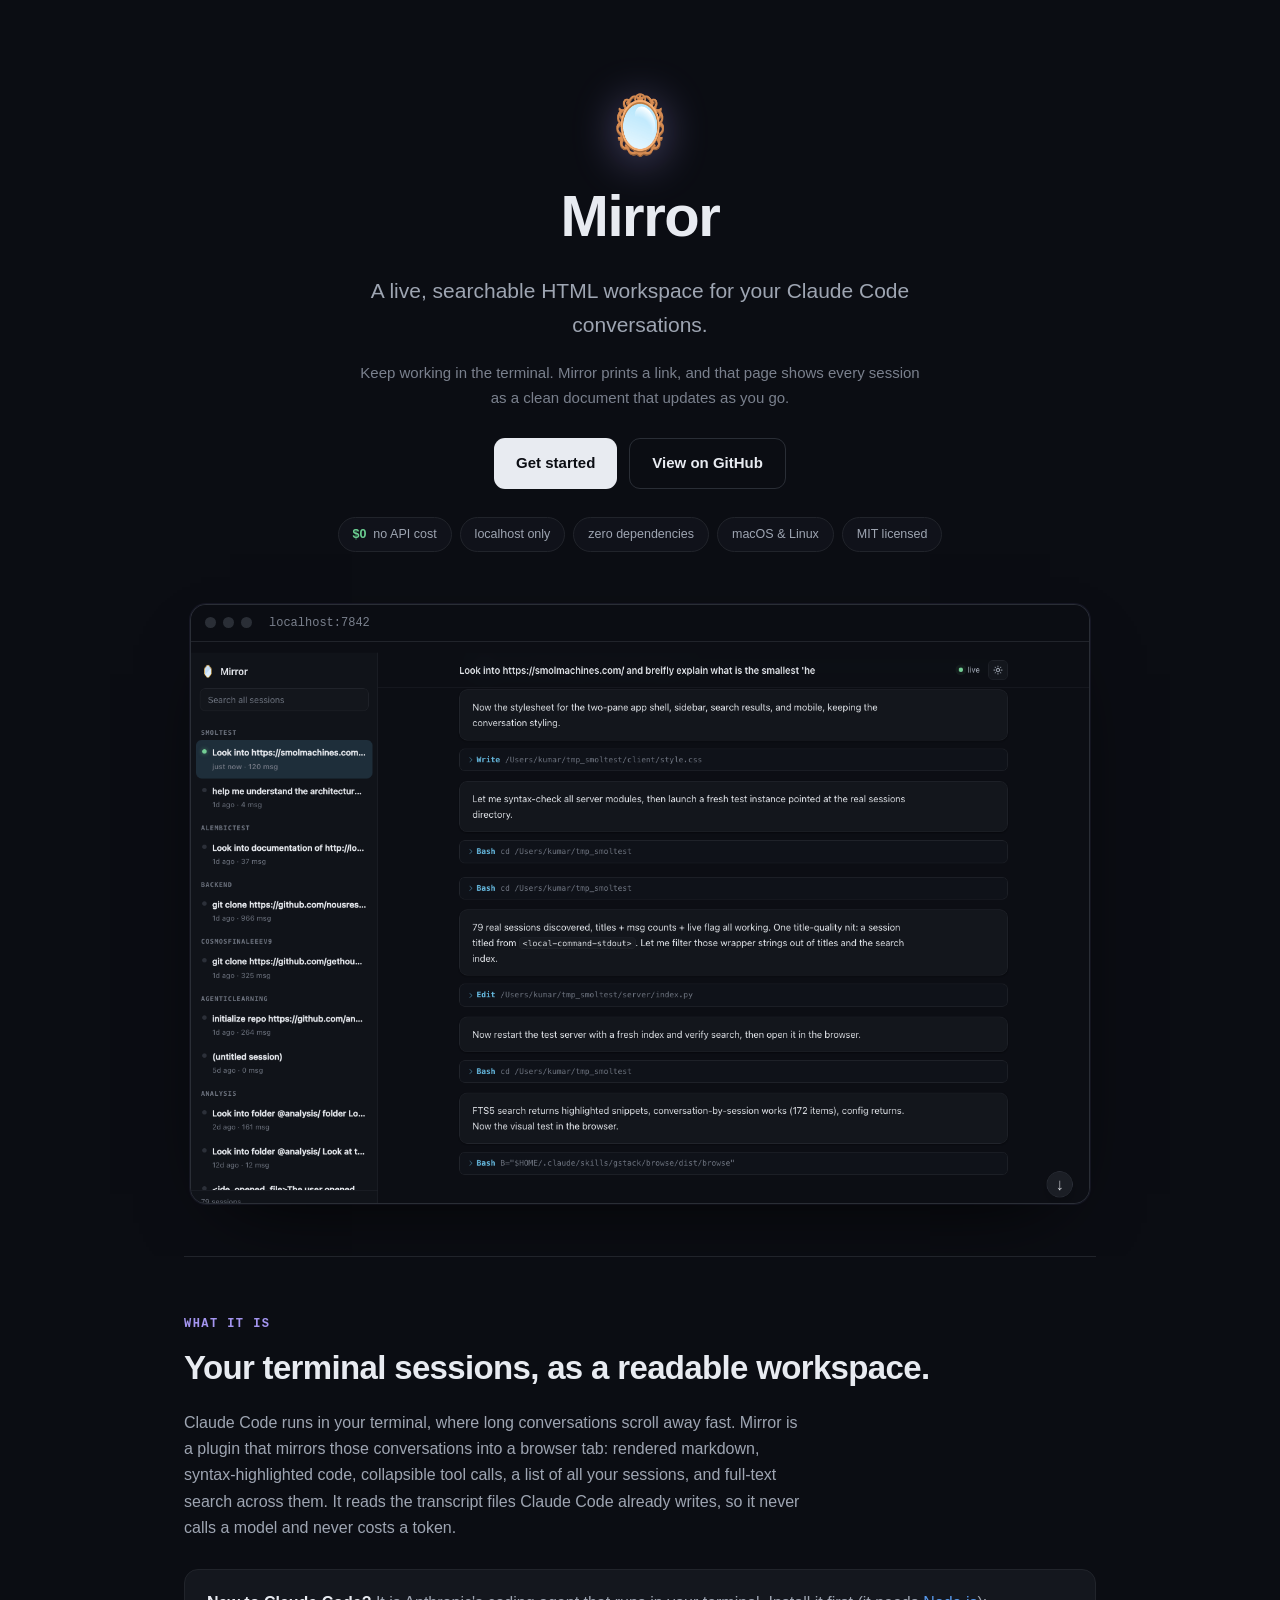
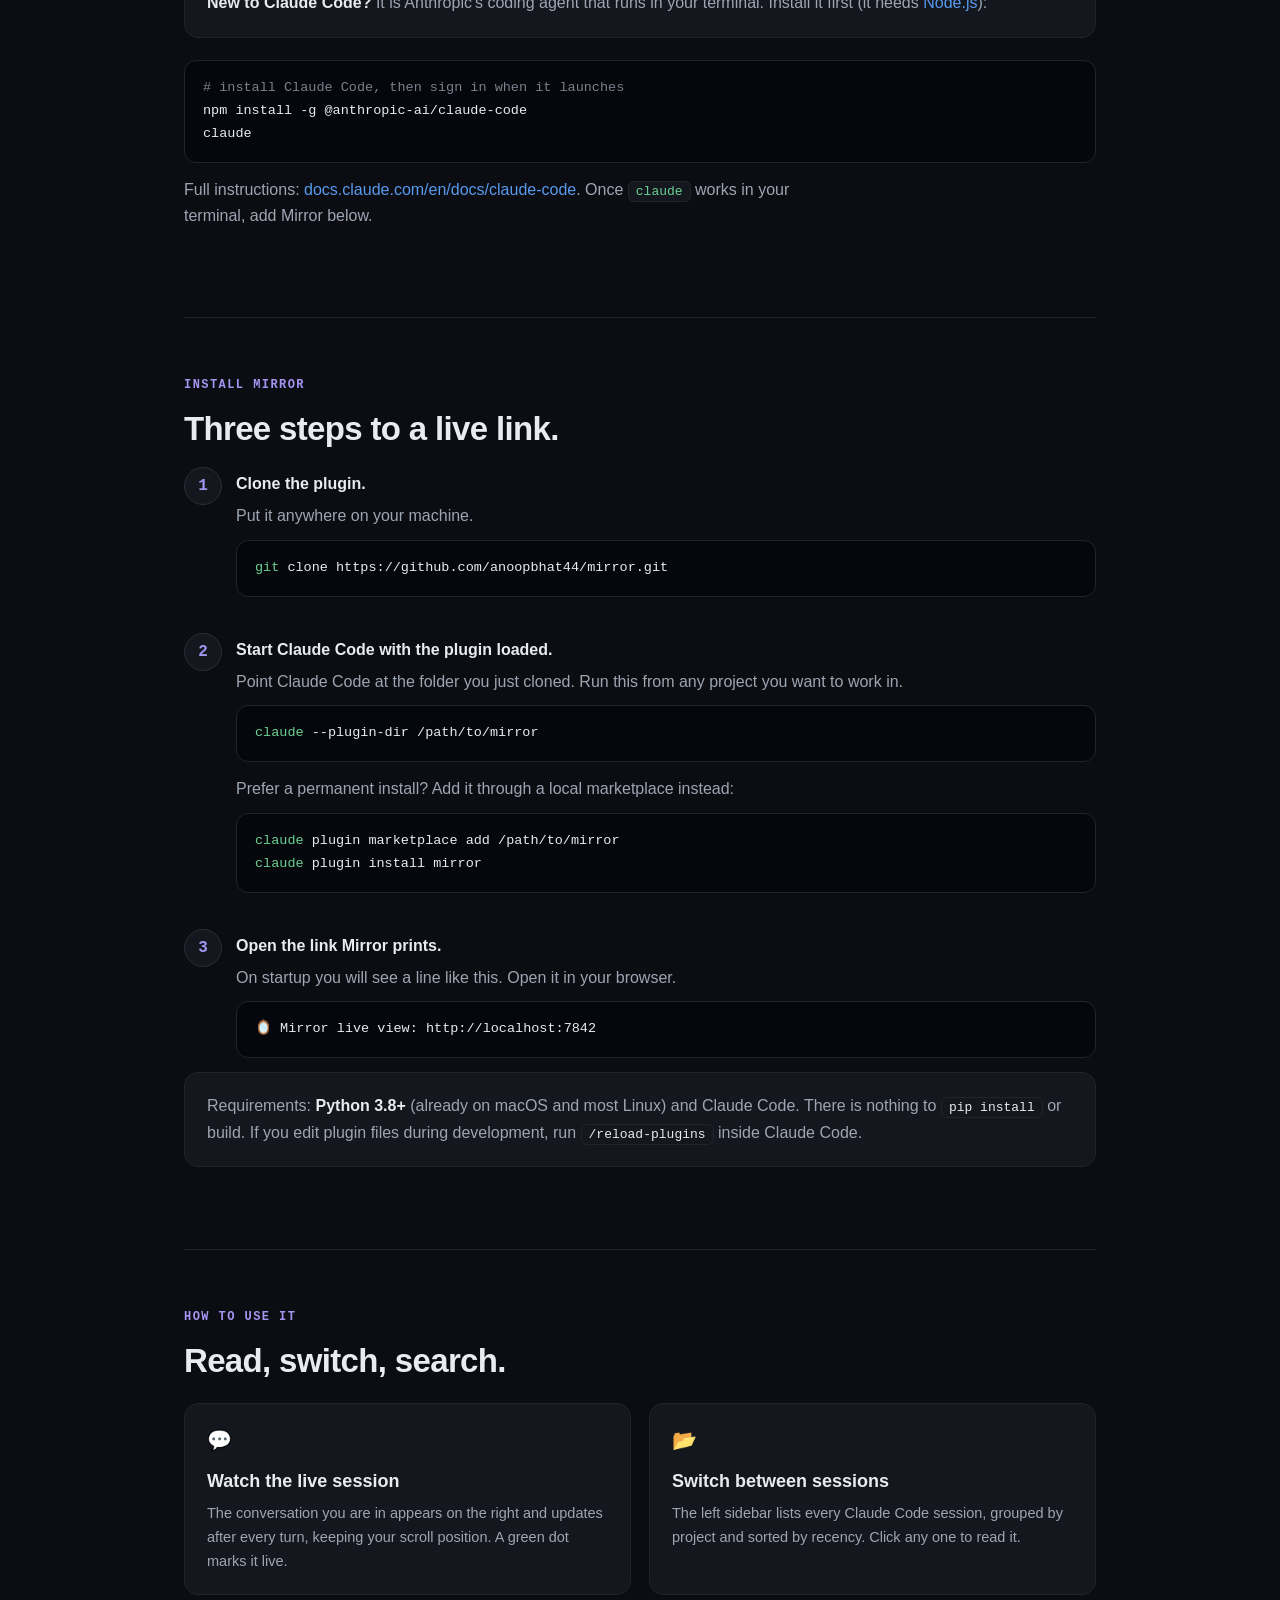
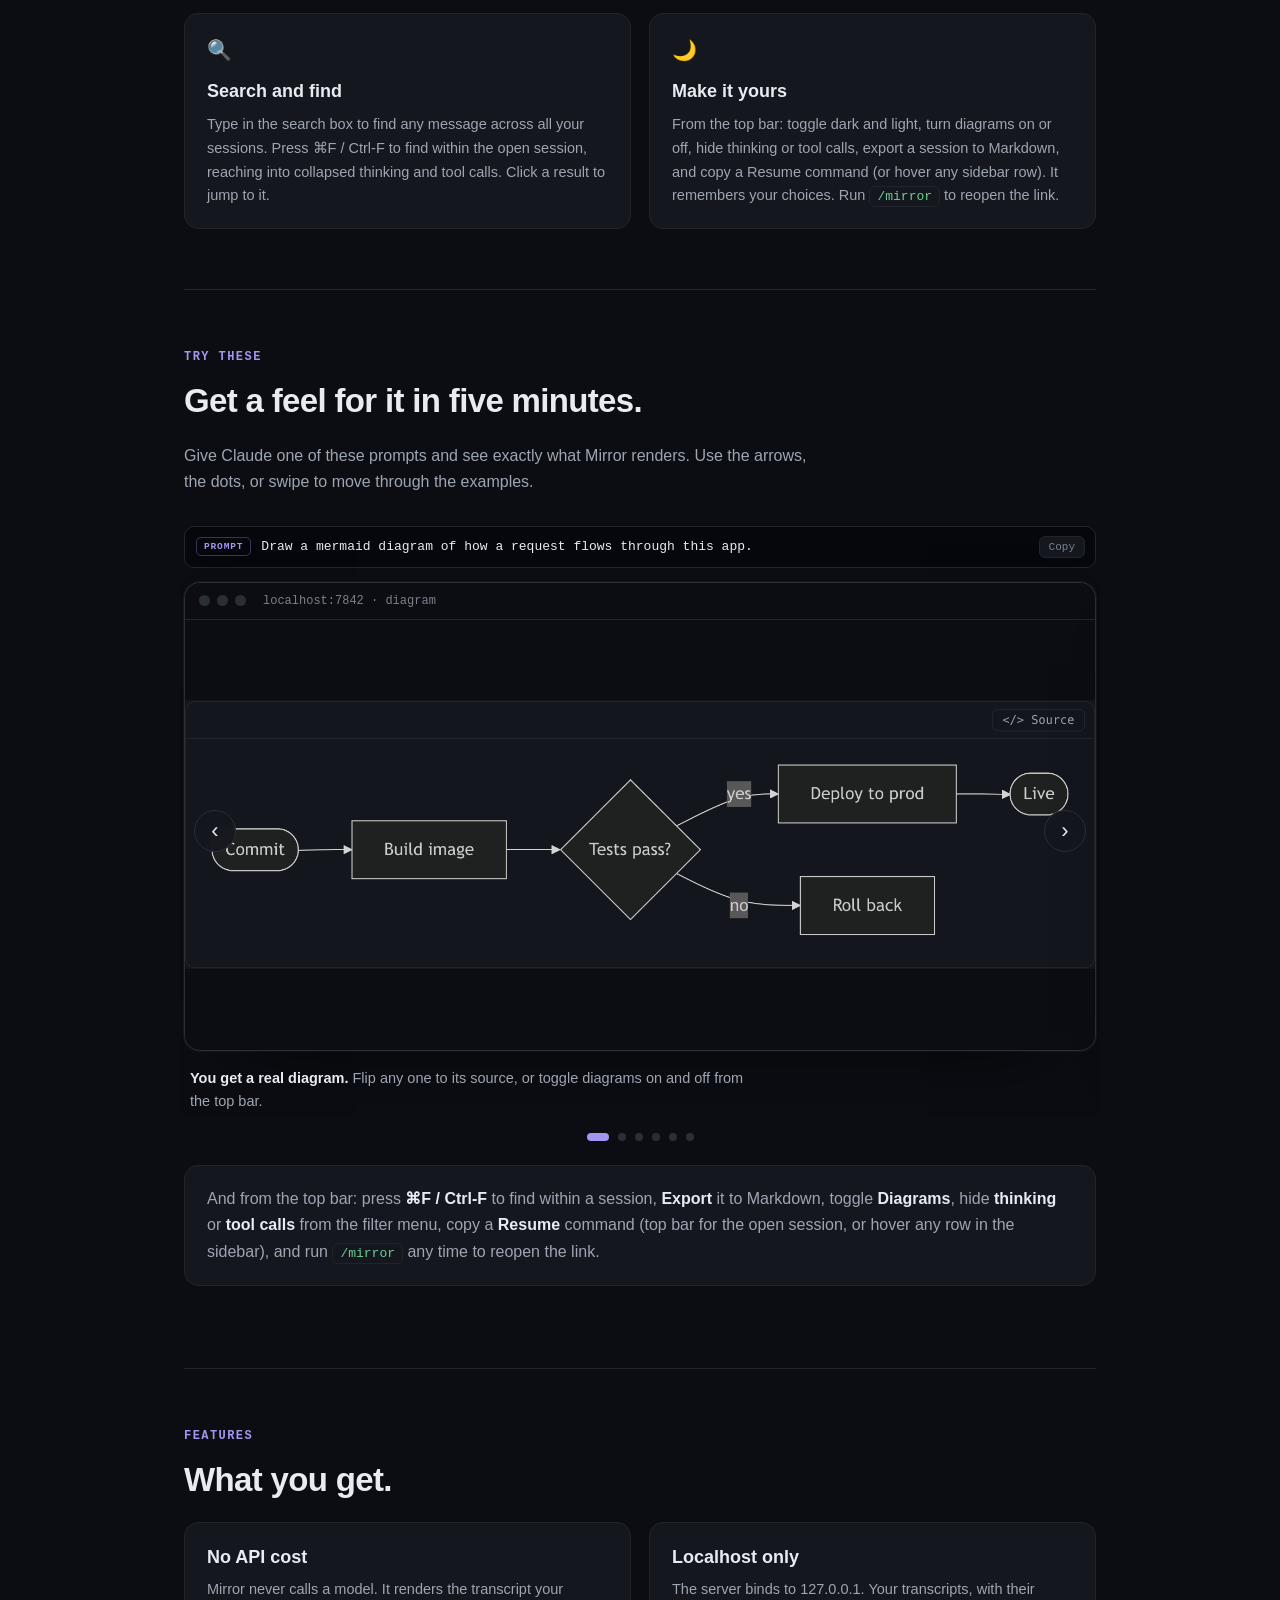
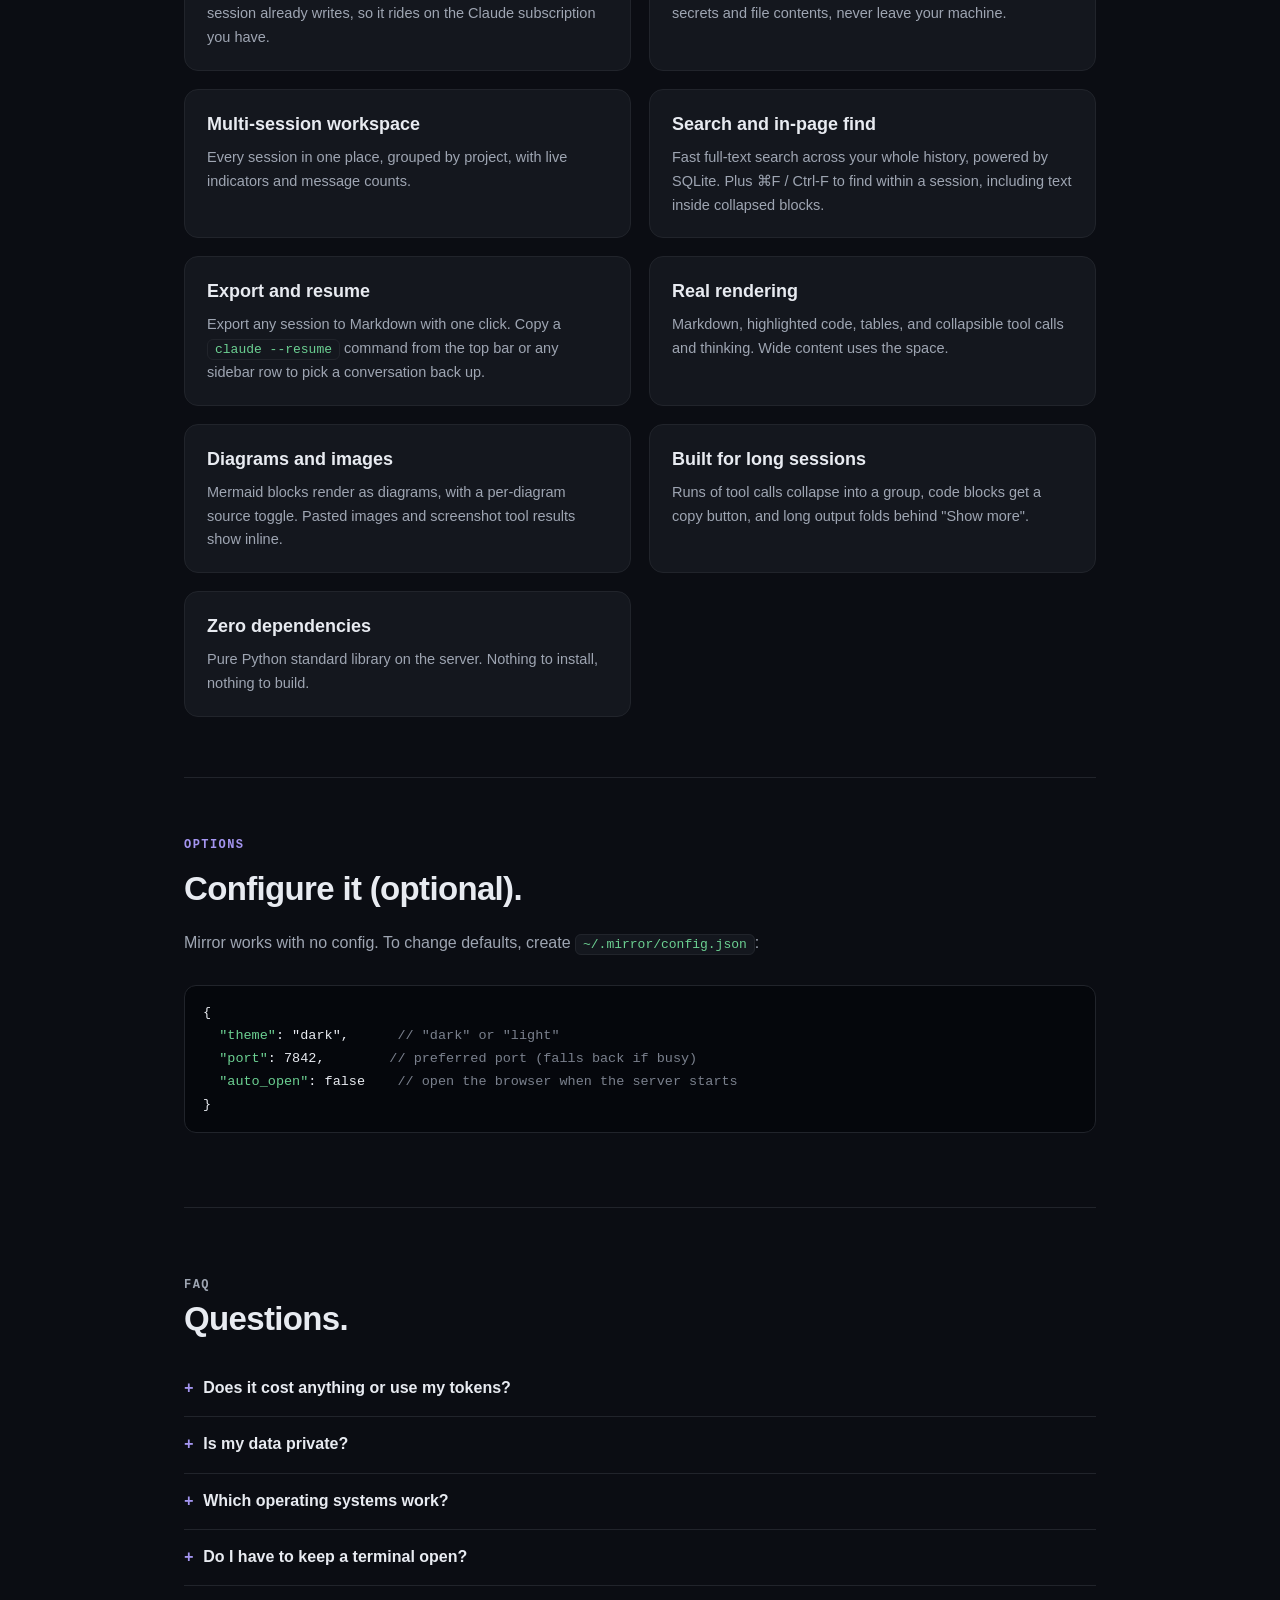
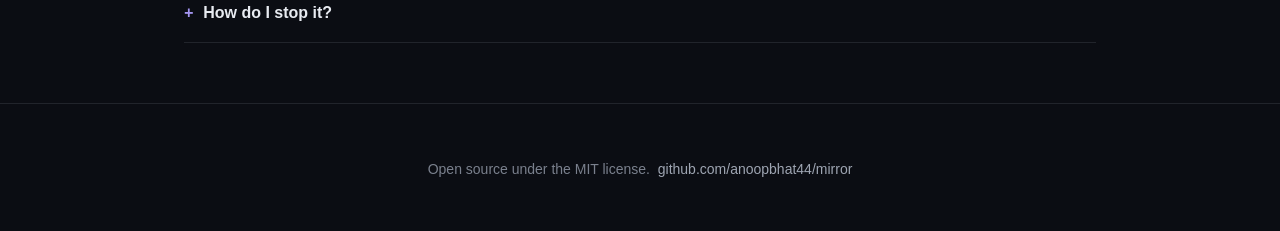
==== commit 85fd377e: "feat: in-page find, sidebar resume, Markdown export, mermaid nudge, live-follow Client: - In-page fi" ====
--- a/docs/index.html
+++ b/docs/index.html
@@ -190,8 +190,8 @@
       <div class="feat">
         <div class="card"><span class="ic">&#128172;</span><h3>Watch the live session</h3><p>The conversation you are in appears on the right and updates after every turn, keeping your scroll position. A green dot marks it live.</p></div>
         <div class="card"><span class="ic">&#128194;</span><h3>Switch between sessions</h3><p>The left sidebar lists every Claude Code session, grouped by project and sorted by recency. Click any one to read it.</p></div>
-        <div class="card"><span class="ic">&#128269;</span><h3>Search across everything</h3><p>Type in the search box to find any message across all your sessions. Click a result to jump to it with the match highlighted.</p></div>
-        <div class="card"><span class="ic">&#127769;</span><h3>Make it yours</h3><p>From the top bar: toggle dark and light, turn diagrams on or off, hide thinking or tool calls, and copy a Resume command for any session. It remembers your choices. Run <code class="inline">/mirror</code> to reopen the link.</p></div>
+        <div class="card"><span class="ic">&#128269;</span><h3>Search and find</h3><p>Type in the search box to find any message across all your sessions. Press &#8984;F / Ctrl&#8209;F to find within the open session, reaching into collapsed thinking and tool calls. Click a result to jump to it.</p></div>
+        <div class="card"><span class="ic">&#127769;</span><h3>Make it yours</h3><p>From the top bar: toggle dark and light, turn diagrams on or off, hide thinking or tool calls, export a session to Markdown, and copy a Resume command (or hover any sidebar row). It remembers your choices. Run <code class="inline">/mirror</code> to reopen the link.</p></div>
       </div>
     </section>
 
@@ -226,13 +226,18 @@
             <div class="frame"><div class="chrome"><i></i><i></i><i></i><span class="addr">localhost:7842 &middot; search</span></div><div class="shot"><img src="search.png" alt="Searching across all sessions in Mirror, with matches highlighted in the results."></div></div>
             <figcaption class="cap"><b>Find anything across every session,</b> with matches highlighted and a click to jump straight to them.</figcaption>
           </figure>
+          <figure class="slide">
+            <div class="ask"><span class="ask-tag">In Mirror</span><span class="ask-text">Press &#8984;F / Ctrl&#8209;F, then type</span></div>
+            <div class="frame"><div class="chrome"><i></i><i></i><i></i><span class="addr">localhost:7842 &middot; find</span></div><div class="shot"><img src="feat-find.png" alt="In-page find searching the current session, opening a collapsed thinking block to reveal the highlighted match."></div></div>
+            <figcaption class="cap"><b>Find inside the current session,</b> even text tucked inside collapsed thinking and tool calls. Mirror opens each one as you step through the matches.</figcaption>
+          </figure>
         </div>
         <button class="cbtn prev" id="mprev" type="button" aria-label="Previous example">&#8249;</button>
         <button class="cbtn next" id="mnext" type="button" aria-label="Next example">&#8250;</button>
         <div class="dots" id="mdots" role="tablist" aria-label="Choose example"></div>
       </div>
       <div class="callout" style="margin-top: 24px;">
-        <p>And from the top bar: toggle <b>Diagrams</b>, hide <b>thinking</b> or <b>tool calls</b> from the filter menu, copy a <b>Resume</b> command for any session, and run <code class="inline">/mirror</code> any time to reopen the link.</p>
+        <p>And from the top bar: press <b>&#8984;F / Ctrl&#8209;F</b> to find within a session, <b>Export</b> it to Markdown, toggle <b>Diagrams</b>, hide <b>thinking</b> or <b>tool calls</b> from the filter menu, copy a <b>Resume</b> command (top bar for the open session, or hover any row in the sidebar), and run <code class="inline">/mirror</code> any time to reopen the link.</p>
       </div>
     </section>
 
@@ -243,7 +248,8 @@
         <div class="card"><h3>No API cost</h3><p>Mirror never calls a model. It renders the transcript your session already writes, so it rides on the Claude subscription you have.</p></div>
         <div class="card"><h3>Localhost only</h3><p>The server binds to 127.0.0.1. Your transcripts, with their secrets and file contents, never leave your machine.</p></div>
         <div class="card"><h3>Multi-session workspace</h3><p>Every session in one place, grouped by project, with live indicators and message counts.</p></div>
-        <div class="card"><h3>Full-text search</h3><p>Fast search across your whole history, powered by SQLite under the hood. No setup.</p></div>
+        <div class="card"><h3>Search and in-page find</h3><p>Fast full-text search across your whole history, powered by SQLite. Plus &#8984;F / Ctrl&#8209;F to find within a session, including text inside collapsed blocks.</p></div>
+        <div class="card"><h3>Export and resume</h3><p>Export any session to Markdown with one click. Copy a <code class="inline">claude --resume</code> command from the top bar or any sidebar row to pick a conversation back up.</p></div>
         <div class="card"><h3>Real rendering</h3><p>Markdown, highlighted code, tables, and collapsible tool calls and thinking. Wide content uses the space.</p></div>
         <div class="card"><h3>Diagrams and images</h3><p>Mermaid blocks render as diagrams, with a per-diagram source toggle. Pasted images and screenshot tool results show inline.</p></div>
         <div class="card"><h3>Built for long sessions</h3><p>Runs of tool calls collapse into a group, code blocks get a copy button, and long output folds behind "Show more".</p></div>
